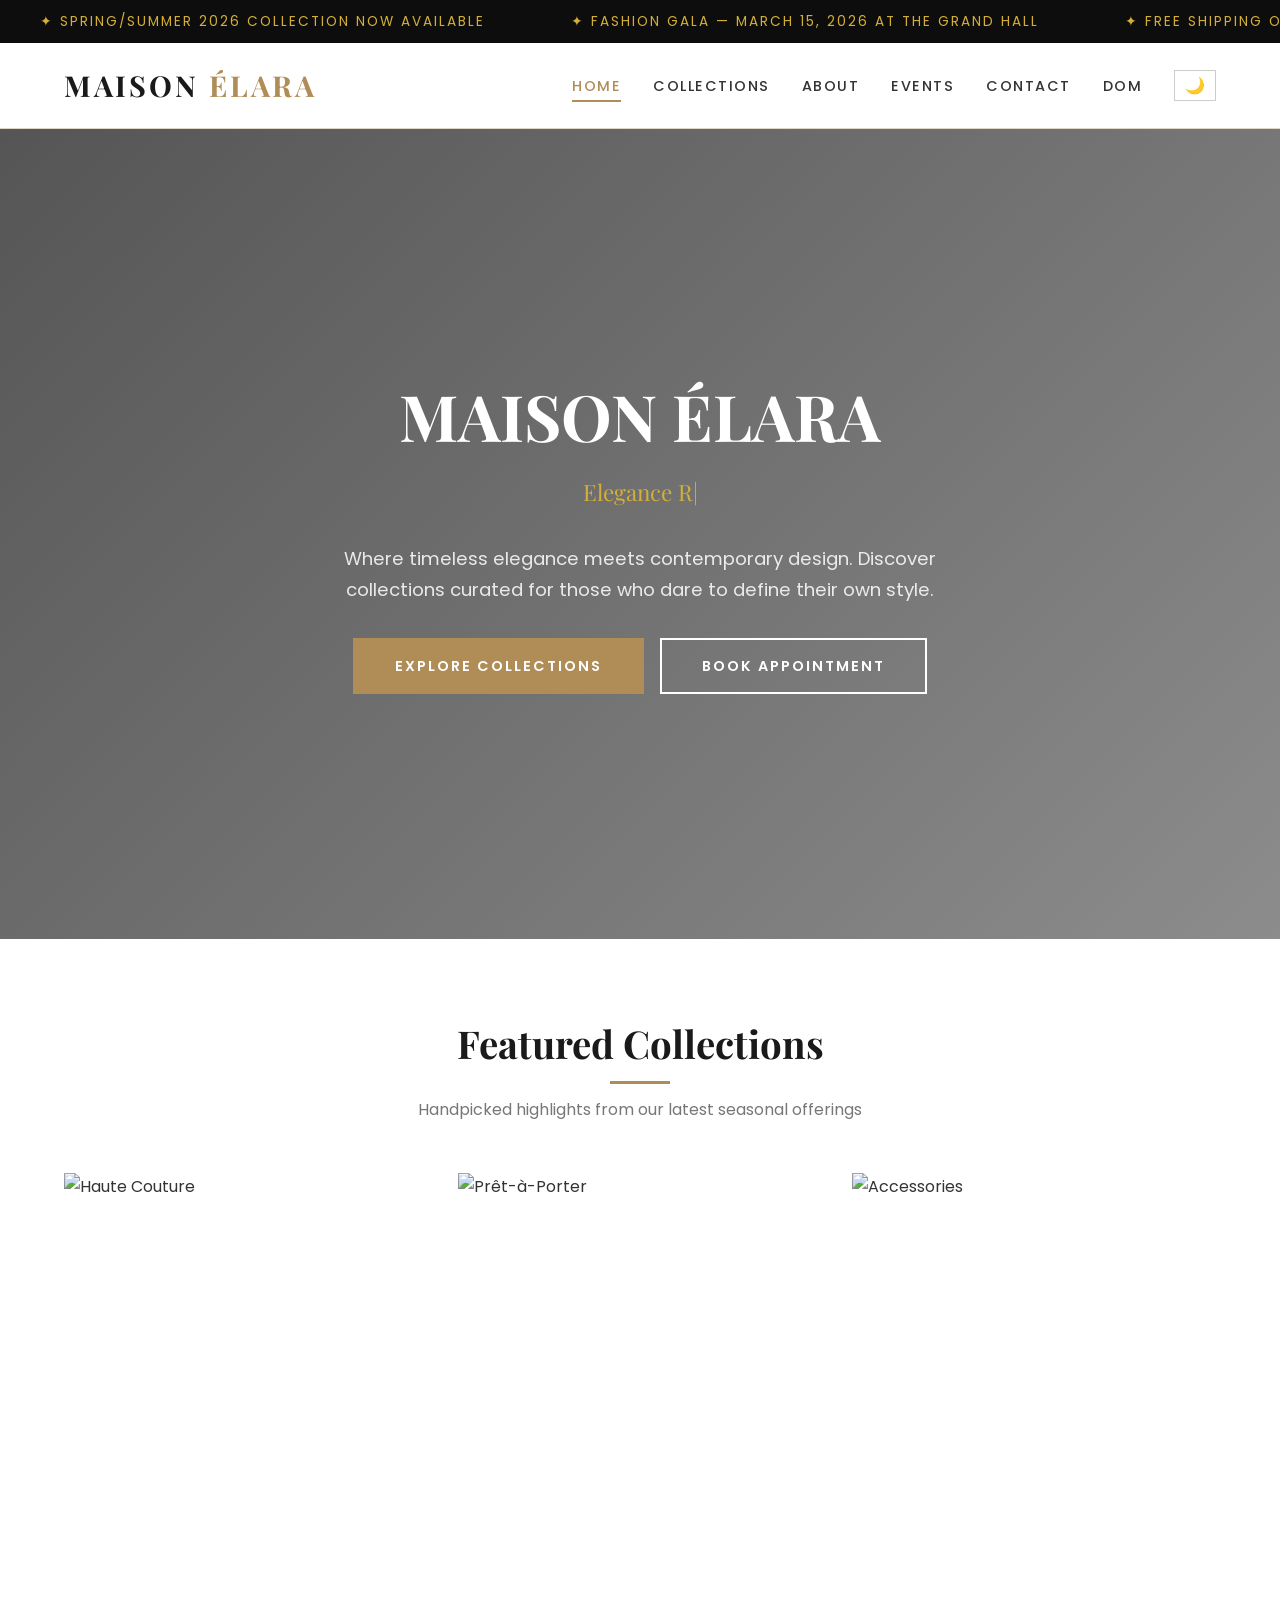
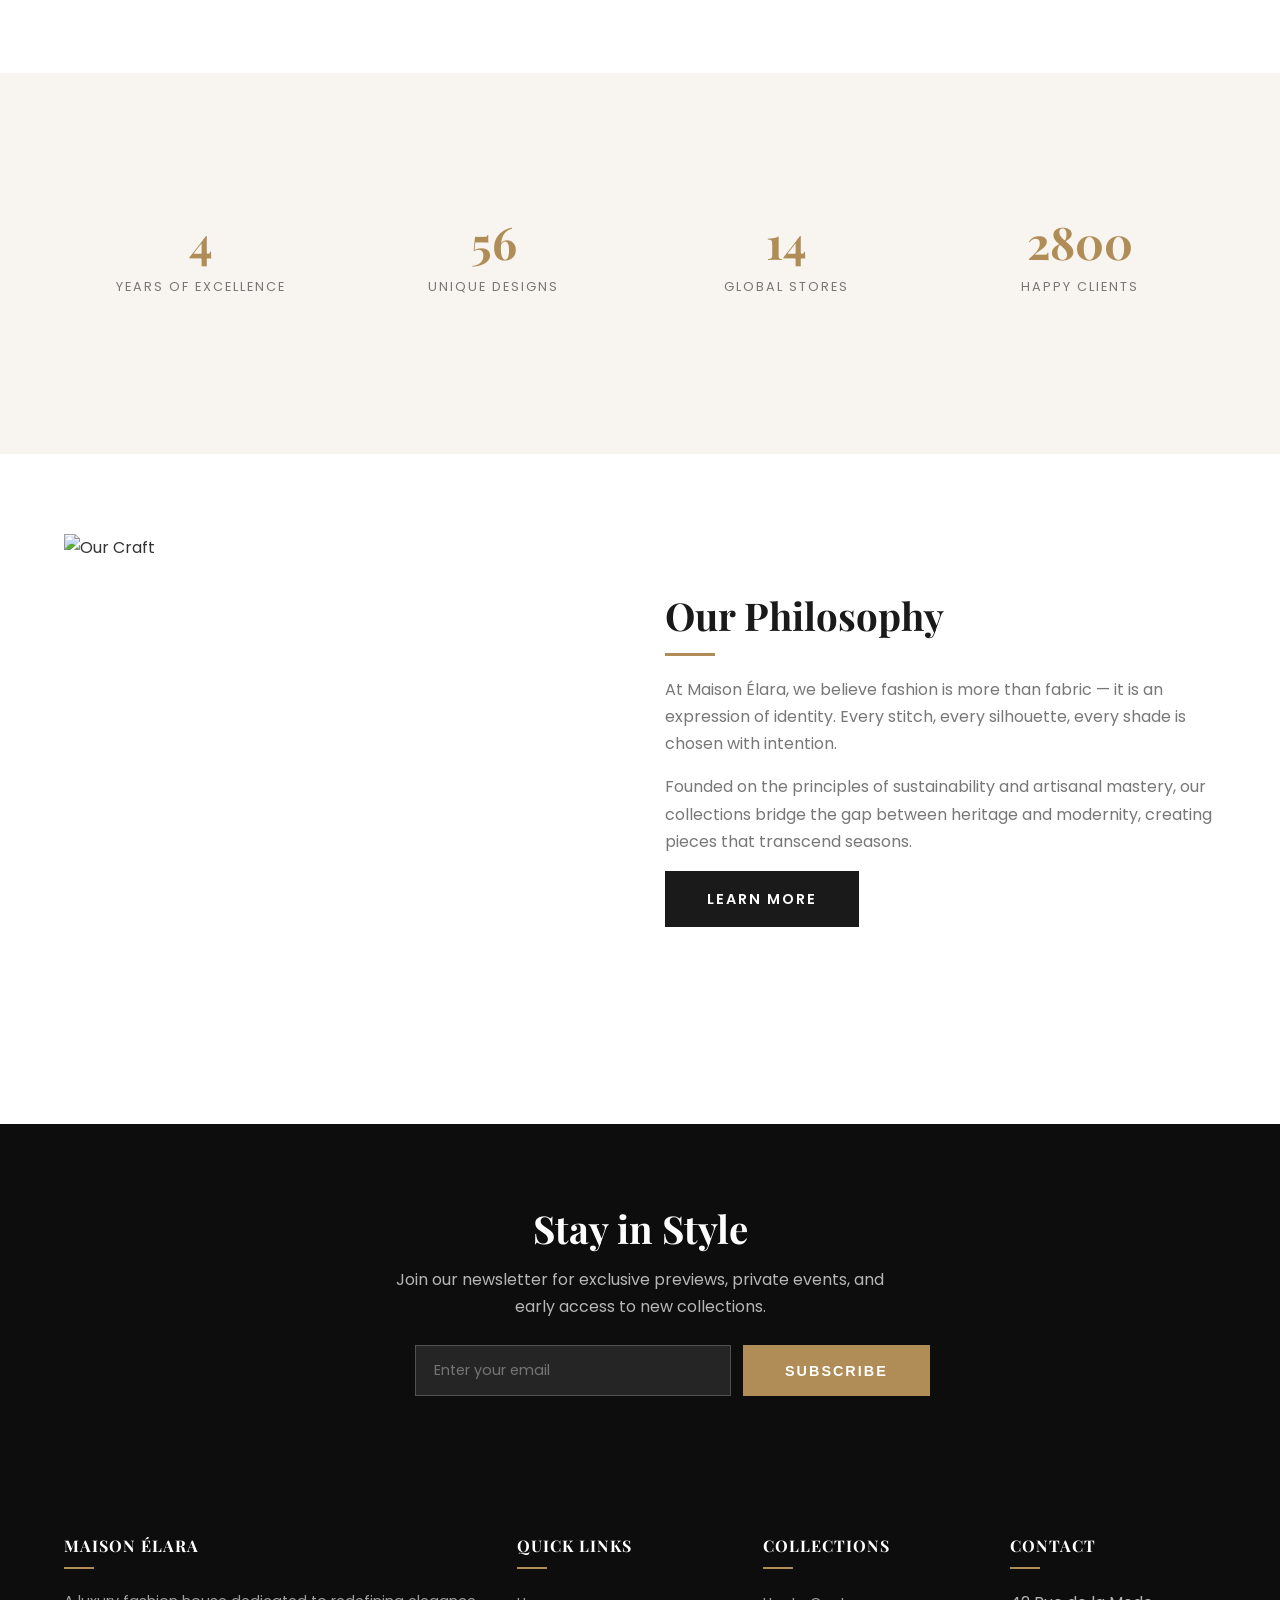
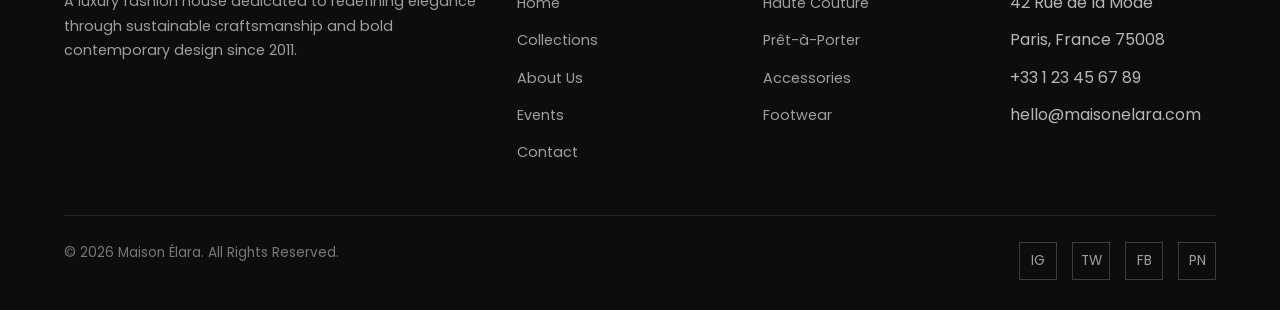
==== index.html @ 5d4a1395 "Initial commit" ====
<!doctype html>
<html lang="en">
  <head>
    <meta charset="UTF-8" />
    <meta name="viewport" content="width=device-width, initial-scale=1.0" />
    <title>MAISON ÉLARA — Luxury Fashion House</title>

    <!-- Google Fonts -->
    <link
      href="https://fonts.googleapis.com/css2?family=Playfair+Display:wght@400;700&family=Poppins:wght@300;400;500;600;700&display=swap"
      rel="stylesheet"
    />

    <!-- External CSS -->
    <link rel="stylesheet" href="styles.css" />
  </head>
  <body>
    <!-- ======== MARQUEE BAR ======== -->
    <div class="marquee-bar">
      <div class="marquee-content">
        <span>✦ Spring/Summer 2026 Collection Now Available</span>
        <span>✦ Fashion Gala — March 15, 2026 at The Grand Hall</span>
        <span>✦ Free Shipping on Orders Over $250</span>
        <span>✦ Book Your Private Styling Session Today</span>
        <span>✦ Live Clock: <span id="live-clock"></span></span>
        <span>✦ Spring/Summer 2026 Collection Now Available</span>
        <span>✦ Fashion Gala — March 15, 2026 at The Grand Hall</span>
        <span>✦ Free Shipping on Orders Over $250</span>
        <span>✦ Book Your Private Styling Session Today</span>
        <span>✦ Live Clock: <span id="live-clock-2"></span></span>
      </div>
    </div>

    <!-- ======== NAVIGATION ======== -->
    <nav class="top-nav">
      <div class="container nav-wrapper">
        <a href="index.html" class="logo">Maison <em>Élara</em></a>
        <ul class="nav-links">
          <li><a href="index.html" class="active">Home</a></li>
          <li><a href="products.html">Collections</a></li>
          <li><a href="about.html">About</a></li>
          <li><a href="events.html">Events</a></li>
          <li><a href="contact.html">Contact</a></li>
          <li><a href="dom-structure.html">DOM</a></li>
          <li>
            <button
              id="dark-mode-toggle"
              title="Toggle dark mode"
              style="
                background: none;
                border: 1px solid #ccc;
                padding: 5px 10px;
                cursor: pointer;
                font-size: 1rem;
              "
            >
              🌙
            </button>
          </li>
        </ul>
        <button class="hamburger" aria-label="Toggle navigation">
          <span></span>
          <span></span>
          <span></span>
        </button>
      </div>
    </nav>

    <!-- ======== HERO SECTION ======== -->
    <section class="hero">
      <div class="hero-content">
        <h1>MAISON ÉLARA</h1>
        <div class="typewriter-text"></div>
        <p>
          Where timeless elegance meets contemporary design. Discover
          collections curated for those who dare to define their own style.
        </p>
        <div class="hero-buttons">
          <a href="products.html" class="btn btn-primary"
            >Explore Collections</a
          >
          <a href="contact.html" class="btn btn-outline">Book Appointment</a>
        </div>
      </div>
    </section>

    <!-- ======== FEATURED COLLECTIONS ======== -->
    <section class="section">
      <div class="container">
        <div class="section-header reveal">
          <h2>Featured Collections</h2>
          <p>Handpicked highlights from our latest seasonal offerings</p>
        </div>
        <div class="featured-grid">
          <div class="featured-card reveal">
            <img
              src="https://images.unsplash.com/photo-1509631179647-0177331693ae?w=600"
              alt="Haute Couture"
            />
            <div class="overlay">
              <h3>Haute Couture</h3>
              <p>Exquisite craftsmanship for the extraordinary</p>
            </div>
          </div>
          <div class="featured-card reveal">
            <img
              src="https://images.unsplash.com/photo-1558171813-4c088753af8f?w=600"
              alt="Prêt-à-Porter"
            />
            <div class="overlay">
              <h3>Prêt-à-Porter</h3>
              <p>Ready-to-wear luxury for every day</p>
            </div>
          </div>
          <div class="featured-card reveal">
            <img
              src="https://images.unsplash.com/photo-1548036328-c9fa89d128fa?w=600"
              alt="Accessories"
            />
            <div class="overlay">
              <h3>Accessories</h3>
              <p>The finishing touch of sophistication</p>
            </div>
          </div>
        </div>
      </div>
    </section>

    <!-- ======== STATS SECTION ======== -->
    <section class="section section-light">
      <div class="container">
        <div class="stats-strip reveal">
          <div class="stat-item">
            <h3>
              <span class="counter" data-target="15" data-suffix="+">0</span>
            </h3>
            <p>Years of Excellence</p>
          </div>
          <div class="stat-item">
            <h3>
              <span class="counter" data-target="200" data-suffix="+">0</span>
            </h3>
            <p>Unique Designs</p>
          </div>
          <div class="stat-item">
            <h3>
              <span class="counter" data-target="50" data-suffix="+">0</span>
            </h3>
            <p>Global Stores</p>
          </div>
          <div class="stat-item">
            <h3>
              <span class="counter" data-target="10000" data-suffix="+">0</span>
            </h3>
            <p>Happy Clients</p>
          </div>
        </div>
      </div>
    </section>

    <!-- ======== PHILOSOPHY SECTION ======== -->
    <section class="section">
      <div class="container">
        <div class="story-block reveal">
          <div class="story-image">
            <img
              src="https://images.unsplash.com/photo-1445205170230-053b83016050?w=800"
              alt="Our Craft"
            />
          </div>
          <div class="story-text">
            <h2>Our Philosophy</h2>
            <p>
              At Maison Élara, we believe fashion is more than fabric — it is an
              expression of identity. Every stitch, every silhouette, every
              shade is chosen with intention.
            </p>
            <p>
              Founded on the principles of sustainability and artisanal mastery,
              our collections bridge the gap between heritage and modernity,
              creating pieces that transcend seasons.
            </p>
            <a href="about.html" class="btn btn-dark">Learn More</a>
          </div>
        </div>
      </div>
    </section>

    <!-- ======== NEWSLETTER ======== -->
    <section class="section section-dark">
      <div class="container" style="text-align: center">
        <div class="reveal">
          <h2 style="color: #fff; margin-bottom: 12px">Stay in Style</h2>
          <p
            style="
              color: rgba(255, 255, 255, 0.7);
              max-width: 500px;
              margin: 0 auto 25px;
            "
          >
            Join our newsletter for exclusive previews, private events, and
            early access to new collections.
          </p>
          <form
            onsubmit="
              event.preventDefault();
              showToast('Welcome to Maison Élara!', 'success');
            "
            style="display: flex; gap: 12px; max-width: 450px; margin: 0 auto"
          >
            <input
              type="email"
              placeholder="Enter your email"
              required
              style="
                flex: 1;
                padding: 14px 18px;
                border: 1px solid rgba(255, 255, 255, 0.2);
                background: rgba(255, 255, 255, 0.1);
                color: #fff;
                font-family: inherit;
                font-size: 0.9rem;
                outline: none;
              "
            />
            <button type="submit" class="btn btn-primary">Subscribe</button>
          </form>
        </div>
      </div>
    </section>

    <!-- ======== FOOTER ======== -->
    <footer class="site-footer">
      <div class="container">
        <div class="footer-grid">
          <div class="footer-col">
            <h4>Maison Élara</h4>
            <p>
              A luxury fashion house dedicated to redefining elegance through
              sustainable craftsmanship and bold contemporary design since 2011.
            </p>
          </div>
          <div class="footer-col">
            <h4>Quick Links</h4>
            <ul>
              <li><a href="index.html">Home</a></li>
              <li><a href="products.html">Collections</a></li>
              <li><a href="about.html">About Us</a></li>
              <li><a href="events.html">Events</a></li>
              <li><a href="contact.html">Contact</a></li>
            </ul>
          </div>
          <div class="footer-col">
            <h4>Collections</h4>
            <ul>
              <li><a href="products.html">Haute Couture</a></li>
              <li><a href="products.html">Prêt-à-Porter</a></li>
              <li><a href="products.html">Accessories</a></li>
              <li><a href="products.html">Footwear</a></li>
            </ul>
          </div>
          <div class="footer-col">
            <h4>Contact</h4>
            <ul>
              <li>42 Rue de la Mode</li>
              <li>Paris, France 75008</li>
              <li>+33 1 23 45 67 89</li>
              <li>hello@maisonelara.com</li>
            </ul>
          </div>
        </div>
        <div class="footer-bottom">
          <p>
            &copy; <span id="current-year"></span> Maison Élara. All Rights
            Reserved.
          </p>
          <div class="footer-social">
            <a href="#" title="Instagram">IG</a>
            <a href="#" title="Twitter">TW</a>
            <a href="#" title="Facebook">FB</a>
            <a href="#" title="Pinterest">PN</a>
          </div>
        </div>
      </div>
    </footer>

    <!-- Back to Top -->
    <button class="back-to-top" title="Back to top">&#8679;</button>

    <!-- External JavaScript -->
    <script src="script.js"></script>
  </body>
</html>
---- styles.css ----
/* ============================================
   MAISON ÉLARA — Fashion House
   External CSS Stylesheet
   ============================================ */

/* ---------- CSS Variables / Theme ---------- */
:root {
  --color-primary: #1a1a1a;
  --color-secondary: #b08d57;
  --color-accent: #d4af37;
  --color-light: #f8f5f0;
  --color-white: #ffffff;
  --color-dark: #0d0d0d;
  --color-text: #333333;
  --color-text-light: #777777;
  --color-border: #e0d5c5;
  --font-heading: "Playfair Display", Georgia, serif;
  --font-body: "Poppins", Helvetica, Arial, sans-serif;
  --transition: all 0.3s ease;
  --shadow: 0 4px 20px rgba(0, 0, 0, 0.08);
  --shadow-hover: 0 8px 30px rgba(0, 0, 0, 0.15);
  --max-width: 1200px;
}

/* ---------- Reset & Base ---------- */
*,
*::before,
*::after {
  margin: 0;
  padding: 0;
  box-sizing: border-box;
}

html {
  scroll-behavior: smooth;
  font-size: 16px;
}

body {
  font-family: var(--font-body);
  color: var(--color-text);
  background-color: var(--color-white);
  line-height: 1.7;
  overflow-x: hidden;
}

a {
  text-decoration: none;
  color: inherit;
  transition: var(--transition);
}

ul {
  list-style: none;
}

img {
  max-width: 100%;
  display: block;
}

h1,
h2,
h3,
h4,
h5,
h6 {
  font-family: var(--font-heading);
  font-weight: 700;
  line-height: 1.3;
  color: var(--color-primary);
}

h1 {
  font-size: 3.2rem;
}
h2 {
  font-size: 2.4rem;
}
h3 {
  font-size: 1.6rem;
}
h4 {
  font-size: 1.2rem;
}

p {
  margin-bottom: 1rem;
  color: var(--color-text-light);
}

.container {
  width: 90%;
  max-width: var(--max-width);
  margin: 0 auto;
}

/* ---------- Marquee Bar ---------- */
.marquee-bar {
  background: var(--color-dark);
  color: var(--color-accent);
  padding: 10px 0;
  overflow: hidden;
  white-space: nowrap;
  font-size: 0.85rem;
  letter-spacing: 2px;
  text-transform: uppercase;
  position: relative;
}

.marquee-content {
  display: inline-block;
  animation: marqueeScroll 30s linear infinite;
}

.marquee-content span {
  margin: 0 40px;
}

@keyframes marqueeScroll {
  0% {
    transform: translateX(0);
  }
  100% {
    transform: translateX(-50%);
  }
}

/* ---------- Top Navigation ---------- */
.top-nav {
  background: var(--color-white);
  border-bottom: 1px solid var(--color-border);
  position: sticky;
  top: 0;
  z-index: 1000;
  transition: var(--transition);
}

.top-nav.scrolled {
  box-shadow: 0 2px 20px rgba(0, 0, 0, 0.1);
}

.nav-wrapper {
  display: flex;
  align-items: center;
  justify-content: space-between;
  padding: 18px 0;
}

.logo {
  font-family: var(--font-heading);
  font-size: 1.8rem;
  font-weight: 700;
  color: var(--color-primary);
  letter-spacing: 3px;
  text-transform: uppercase;
}

.logo em {
  color: var(--color-secondary);
  font-style: normal;
}

.nav-links {
  display: flex;
  gap: 32px;
  align-items: center;
}

.nav-links a {
  font-size: 0.9rem;
  font-weight: 500;
  text-transform: uppercase;
  letter-spacing: 1.5px;
  color: var(--color-text);
  position: relative;
  padding: 4px 0;
}

.nav-links a::after {
  content: "";
  position: absolute;
  bottom: -2px;
  left: 0;
  width: 0;
  height: 2px;
  background: var(--color-secondary);
  transition: width 0.3s ease;
}

.nav-links a:hover::after,
.nav-links a.active::after {
  width: 100%;
}

.nav-links a:hover,
.nav-links a.active {
  color: var(--color-secondary);
}

/* Hamburger Menu */
.hamburger {
  display: none;
  flex-direction: column;
  gap: 5px;
  cursor: pointer;
  background: none;
  border: none;
  padding: 5px;
}

.hamburger span {
  width: 28px;
  height: 2px;
  background: var(--color-primary);
  transition: var(--transition);
}

.hamburger.active span:nth-child(1) {
  transform: rotate(45deg) translate(5px, 5px);
}

.hamburger.active span:nth-child(2) {
  opacity: 0;
}

.hamburger.active span:nth-child(3) {
  transform: rotate(-45deg) translate(5px, -5px);
}

/* ---------- Hero Section ---------- */
.hero {
  height: 90vh;
  min-height: 600px;
  background:
    linear-gradient(135deg, rgba(13, 13, 13, 0.7), rgba(26, 26, 26, 0.5)),
    url("https://images.unsplash.com/photo-1558618666-fcd25c85f82e?w=1600")
      center/cover no-repeat;
  display: flex;
  align-items: center;
  justify-content: center;
  text-align: center;
  color: var(--color-white);
  position: relative;
}

.hero-content {
  max-width: 700px;
  padding: 0 20px;
}

.hero-content h1 {
  color: var(--color-white);
  font-size: 4rem;
  margin-bottom: 1rem;
  opacity: 0;
  transform: translateY(30px);
  animation: fadeInUp 1s ease forwards 0.3s;
}

.hero-content p {
  color: rgba(255, 255, 255, 0.85);
  font-size: 1.15rem;
  margin-bottom: 2rem;
  opacity: 0;
  transform: translateY(30px);
  animation: fadeInUp 1s ease forwards 0.6s;
}

.typewriter-text {
  font-family: var(--font-heading);
  font-size: 1.4rem;
  color: var(--color-accent);
  min-height: 2rem;
  margin-bottom: 2rem;
}

.typewriter-cursor {
  animation: blink 0.7s infinite;
}

@keyframes blink {
  0%,
  100% {
    opacity: 1;
  }
  50% {
    opacity: 0;
  }
}

/* Buttons */
.btn {
  display: inline-block;
  padding: 14px 40px;
  font-size: 0.9rem;
  font-weight: 600;
  text-transform: uppercase;
  letter-spacing: 2px;
  border-radius: 0;
  cursor: pointer;
  transition: var(--transition);
  border: 2px solid transparent;
}

.btn-primary {
  background: var(--color-secondary);
  color: var(--color-white);
  border-color: var(--color-secondary);
}

.btn-primary:hover {
  background: transparent;
  color: var(--color-secondary);
}

.btn-outline {
  background: transparent;
  color: var(--color-white);
  border-color: var(--color-white);
}

.btn-outline:hover {
  background: var(--color-white);
  color: var(--color-primary);
}

.btn-dark {
  background: var(--color-primary);
  color: var(--color-white);
  border-color: var(--color-primary);
}

.btn-dark:hover {
  background: var(--color-secondary);
  border-color: var(--color-secondary);
}

.hero-buttons {
  display: flex;
  gap: 16px;
  justify-content: center;
  opacity: 0;
  transform: translateY(30px);
  animation: fadeInUp 1s ease forwards 0.9s;
}

@keyframes fadeInUp {
  to {
    opacity: 1;
    transform: translateY(0);
  }
}

/* ---------- Section Styling ---------- */
.section {
  padding: 80px 0;
}

.section-light {
  background: var(--color-light);
}

.section-dark {
  background: var(--color-dark);
  color: var(--color-white);
}

.section-header {
  text-align: center;
  margin-bottom: 50px;
}

.section-header h2 {
  margin-bottom: 12px;
  position: relative;
  display: inline-block;
}

.section-header h2::after {
  content: "";
  display: block;
  width: 60px;
  height: 3px;
  background: var(--color-secondary);
  margin: 12px auto 0;
}

.section-header p {
  max-width: 600px;
  margin: 0 auto;
}

/* ---------- Featured Grid (Home) ---------- */
.featured-grid {
  display: grid;
  grid-template-columns: repeat(auto-fit, minmax(300px, 1fr));
  gap: 30px;
}

.featured-card {
  position: relative;
  overflow: hidden;
  height: 420px;
  cursor: pointer;
}

.featured-card img {
  width: 100%;
  height: 100%;
  object-fit: cover;
  transition: transform 0.6s ease;
}

.featured-card:hover img {
  transform: scale(1.08);
}

.featured-card .overlay {
  position: absolute;
  bottom: 0;
  left: 0;
  right: 0;
  padding: 30px;
  background: linear-gradient(transparent, rgba(0, 0, 0, 0.8));
  color: var(--color-white);
  transform: translateY(20px);
  opacity: 0;
  transition: var(--transition);
}

.featured-card:hover .overlay {
  transform: translateY(0);
  opacity: 1;
}

.featured-card .overlay h3 {
  color: var(--color-white);
  margin-bottom: 5px;
}

.featured-card .overlay p {
  color: rgba(255, 255, 255, 0.8);
  font-size: 0.9rem;
}

/* ---------- Stats Strip ---------- */
.stats-strip {
  display: grid;
  grid-template-columns: repeat(4, 1fr);
  gap: 20px;
  text-align: center;
  padding: 60px 0;
}

.stat-item h3 {
  font-size: 2.8rem;
  color: var(--color-secondary);
  margin-bottom: 5px;
}

.stat-item p {
  text-transform: uppercase;
  letter-spacing: 2px;
  font-size: 0.8rem;
  color: var(--color-text-light);
}

/* ---------- Products Page ---------- */
.filter-bar {
  display: flex;
  justify-content: center;
  gap: 12px;
  margin-bottom: 40px;
  flex-wrap: wrap;
}

.filter-btn {
  padding: 10px 24px;
  background: transparent;
  border: 1px solid var(--color-border);
  cursor: pointer;
  font-family: var(--font-body);
  font-size: 0.85rem;
  text-transform: uppercase;
  letter-spacing: 1px;
  transition: var(--transition);
  color: var(--color-text);
}

.filter-btn:hover,
.filter-btn.active {
  background: var(--color-primary);
  color: var(--color-white);
  border-color: var(--color-primary);
}

.products-grid {
  display: grid;
  grid-template-columns: repeat(auto-fill, minmax(280px, 1fr));
  gap: 30px;
}

.product-card {
  background: var(--color-white);
  border: 1px solid var(--color-border);
  overflow: hidden;
  transition: var(--transition);
  opacity: 1;
  transform: scale(1);
}

.product-card.hidden {
  display: none;
}

.product-card:hover {
  box-shadow: var(--shadow-hover);
  transform: translateY(-5px);
}

.product-card .image-wrapper {
  position: relative;
  height: 350px;
  overflow: hidden;
  background: var(--color-light);
}

.product-card .image-wrapper img {
  width: 100%;
  height: 100%;
  object-fit: cover;
  transition: transform 0.5s ease;
}

.product-card:hover .image-wrapper img {
  transform: scale(1.05);
}

.product-card .quick-view {
  position: absolute;
  bottom: -50px;
  left: 0;
  right: 0;
  background: rgba(26, 26, 26, 0.9);
  color: var(--color-white);
  text-align: center;
  padding: 12px;
  font-size: 0.85rem;
  text-transform: uppercase;
  letter-spacing: 1px;
  cursor: pointer;
  transition: bottom 0.3s ease;
}

.product-card:hover .quick-view {
  bottom: 0;
}

.product-info {
  padding: 20px;
  text-align: center;
}

.product-info h4 {
  margin-bottom: 6px;
}

.product-info .category-tag {
  font-size: 0.75rem;
  text-transform: uppercase;
  letter-spacing: 1px;
  color: var(--color-secondary);
  margin-bottom: 8px;
}

.product-info .price {
  font-size: 1.1rem;
  font-weight: 600;
  color: var(--color-primary);
}

/* ---------- About / Board of Trustees ---------- */
.page-banner {
  height: 45vh;
  min-height: 300px;
  display: flex;
  align-items: center;
  justify-content: center;
  text-align: center;
  color: var(--color-white);
  position: relative;
}

.page-banner::before {
  content: "";
  position: absolute;
  inset: 0;
  background: rgba(13, 13, 13, 0.6);
}

.page-banner .banner-text {
  position: relative;
  z-index: 1;
}

.page-banner h1 {
  color: var(--color-white);
  font-size: 3rem;
  margin-bottom: 10px;
}

.page-banner p {
  color: rgba(255, 255, 255, 0.8);
  font-size: 1.1rem;
}

.banner-about {
  background:
    linear-gradient(135deg, rgba(13, 13, 13, 0.65), rgba(26, 26, 26, 0.5)),
    url("https://images.unsplash.com/photo-1441984904996-e0b6ba687e04?w=1600")
      center/cover;
}

.banner-events {
  background:
    linear-gradient(135deg, rgba(13, 13, 13, 0.65), rgba(26, 26, 26, 0.5)),
    url("https://images.unsplash.com/photo-1540575467063-178a50c2df87?w=1600")
      center/cover;
}

.banner-contact {
  background:
    linear-gradient(135deg, rgba(13, 13, 13, 0.65), rgba(26, 26, 26, 0.5)),
    url("https://images.unsplash.com/photo-1497366216548-37526070297c?w=1600")
      center/cover;
}

.banner-products {
  background:
    linear-gradient(135deg, rgba(13, 13, 13, 0.65), rgba(26, 26, 26, 0.5)),
    url("https://images.unsplash.com/photo-1490481651871-ab68de25d43d?w=1600")
      center/cover;
}

.banner-dom {
  background:
    linear-gradient(135deg, rgba(13, 13, 13, 0.65), rgba(26, 26, 26, 0.5)),
    url("https://images.unsplash.com/photo-1542831371-29b0f74f9713?w=1600")
      center/cover;
}

.story-block {
  display: grid;
  grid-template-columns: 1fr 1fr;
  gap: 50px;
  align-items: center;
  margin-bottom: 60px;
}

.story-block .story-image {
  height: 450px;
  overflow: hidden;
}

.story-block .story-image img {
  width: 100%;
  height: 100%;
  object-fit: cover;
}

.story-block .story-text h2 {
  margin-bottom: 20px;
}

.story-block .story-text h2::after {
  content: "";
  display: block;
  width: 50px;
  height: 3px;
  background: var(--color-secondary);
  margin-top: 12px;
}

.trustees-grid {
  display: grid;
  grid-template-columns: repeat(auto-fit, minmax(250px, 1fr));
  gap: 30px;
}

.trustee-card {
  text-align: center;
  padding: 30px 20px;
  background: var(--color-white);
  border: 1px solid var(--color-border);
  transition: var(--transition);
  position: relative;
  overflow: hidden;
}

.trustee-card:hover {
  box-shadow: var(--shadow-hover);
  transform: translateY(-8px);
}

.trustee-card .photo-frame {
  width: 180px;
  height: 180px;
  border-radius: 50%;
  overflow: hidden;
  margin: 0 auto 20px;
  border: 4px solid var(--color-border);
  transition: var(--transition);
}

.trustee-card:hover .photo-frame {
  border-color: var(--color-secondary);
}

.trustee-card .photo-frame img {
  width: 100%;
  height: 100%;
  object-fit: cover;
}

.trustee-card h4 {
  margin-bottom: 5px;
}

.trustee-card .role {
  color: var(--color-secondary);
  font-size: 0.85rem;
  text-transform: uppercase;
  letter-spacing: 1px;
  margin-bottom: 10px;
}

.trustee-card .bio {
  font-size: 0.9rem;
  color: var(--color-text-light);
}

.trustee-card .social-links {
  display: flex;
  gap: 12px;
  justify-content: center;
  margin-top: 15px;
}

.trustee-card .social-links a {
  width: 36px;
  height: 36px;
  border-radius: 50%;
  border: 1px solid var(--color-border);
  display: flex;
  align-items: center;
  justify-content: center;
  font-size: 0.85rem;
  transition: var(--transition);
}

.trustee-card .social-links a:hover {
  background: var(--color-secondary);
  color: var(--color-white);
  border-color: var(--color-secondary);
}

/* ---------- Events Page ---------- */
.events-timeline {
  position: relative;
  max-width: 900px;
  margin: 0 auto;
}

.events-timeline::before {
  content: "";
  position: absolute;
  left: 50%;
  top: 0;
  bottom: 0;
  width: 2px;
  background: var(--color-border);
  transform: translateX(-50%);
}

.event-item {
  display: flex;
  margin-bottom: 40px;
  position: relative;
}

.event-item:nth-child(odd) {
  flex-direction: row;
}

.event-item:nth-child(even) {
  flex-direction: row-reverse;
}

.event-date-badge {
  position: absolute;
  left: 50%;
  transform: translateX(-50%);
  width: 70px;
  height: 70px;
  border-radius: 50%;
  background: var(--color-secondary);
  color: var(--color-white);
  display: flex;
  flex-direction: column;
  align-items: center;
  justify-content: center;
  font-size: 0.75rem;
  text-transform: uppercase;
  z-index: 2;
}

.event-date-badge .day {
  font-size: 1.3rem;
  font-weight: 700;
  line-height: 1;
}

.event-content {
  width: 45%;
  background: var(--color-white);
  border: 1px solid var(--color-border);
  padding: 25px;
  transition: var(--transition);
}

.event-content:hover {
  box-shadow: var(--shadow);
}

.event-content h3 {
  margin-bottom: 8px;
}

.event-content .event-meta {
  font-size: 0.85rem;
  color: var(--color-secondary);
  margin-bottom: 10px;
}

.event-content .event-meta span {
  margin-right: 15px;
}

.event-countdown {
  display: flex;
  gap: 12px;
  margin-top: 15px;
}

.countdown-unit {
  text-align: center;
  background: var(--color-light);
  padding: 8px 12px;
  min-width: 55px;
}

.countdown-unit .number {
  font-size: 1.3rem;
  font-weight: 700;
  color: var(--color-primary);
  font-family: var(--font-heading);
}

.countdown-unit .label {
  font-size: 0.65rem;
  text-transform: uppercase;
  letter-spacing: 1px;
  color: var(--color-text-light);
}

/* ---------- Contact / Inquiries ---------- */
.contact-layout {
  display: grid;
  grid-template-columns: 1fr 1.5fr;
  gap: 50px;
}

.contact-info-panel {
  padding: 40px;
  background: var(--color-primary);
  color: var(--color-white);
}

.contact-info-panel h3 {
  color: var(--color-white);
  margin-bottom: 20px;
}

.contact-info-panel h3::after {
  content: "";
  display: block;
  width: 40px;
  height: 3px;
  background: var(--color-secondary);
  margin-top: 10px;
}

.contact-detail {
  display: flex;
  gap: 15px;
  margin-bottom: 25px;
  align-items: flex-start;
}

.contact-detail .icon {
  width: 40px;
  height: 40px;
  border: 1px solid rgba(255, 255, 255, 0.2);
  display: flex;
  align-items: center;
  justify-content: center;
  flex-shrink: 0;
  font-size: 1rem;
}

.contact-detail h4 {
  color: var(--color-white);
  font-size: 0.95rem;
  margin-bottom: 4px;
}

.contact-detail p {
  color: rgba(255, 255, 255, 0.7);
  font-size: 0.9rem;
  margin: 0;
}

.contact-form-panel {
  padding: 40px;
  background: var(--color-white);
  border: 1px solid var(--color-border);
}

.contact-form-panel h3 {
  margin-bottom: 25px;
}

.form-row {
  display: grid;
  grid-template-columns: 1fr 1fr;
  gap: 20px;
}

.form-group {
  margin-bottom: 20px;
}

.form-group label {
  display: block;
  font-size: 0.85rem;
  font-weight: 500;
  text-transform: uppercase;
  letter-spacing: 1px;
  margin-bottom: 8px;
  color: var(--color-text);
}

.form-group input,
.form-group select,
.form-group textarea {
  width: 100%;
  padding: 12px 16px;
  border: 1px solid var(--color-border);
  background: var(--color-light);
  font-family: var(--font-body);
  font-size: 0.95rem;
  color: var(--color-text);
  transition: var(--transition);
  outline: none;
}

.form-group input:focus,
.form-group select:focus,
.form-group textarea:focus {
  border-color: var(--color-secondary);
  box-shadow: 0 0 0 3px rgba(176, 141, 87, 0.15);
}

.form-group textarea {
  resize: vertical;
  min-height: 120px;
}

.form-group .error-msg {
  color: #e74c3c;
  font-size: 0.8rem;
  margin-top: 5px;
  display: none;
}

.form-group.has-error input,
.form-group.has-error select,
.form-group.has-error textarea {
  border-color: #e74c3c;
}

.form-group.has-error .error-msg {
  display: block;
}

.form-group.success input,
.form-group.success select,
.form-group.success textarea {
  border-color: #27ae60;
}

/* ---------- DOM Structure Page ---------- */
.dom-tree {
  font-family: "Courier New", monospace;
  padding: 30px;
  background: var(--color-dark);
  color: #a8d8a8;
  border-radius: 8px;
  overflow-x: auto;
  line-height: 1.8;
}

.dom-tree .tag {
  color: #e06c75;
}

.dom-tree .attr {
  color: #d19a66;
}

.dom-tree .text-node {
  color: #98c379;
}

.dom-tree .comment {
  color: #5c6370;
  font-style: italic;
}

.dom-tree details {
  margin-left: 24px;
}

.dom-tree summary {
  cursor: pointer;
  padding: 2px 0;
  transition: color 0.2s;
}

.dom-tree summary:hover {
  color: var(--color-accent);
}

.dom-visual {
  display: flex;
  flex-direction: column;
  align-items: center;
  gap: 10px;
}

.dom-node {
  padding: 10px 24px;
  border: 2px solid var(--color-secondary);
  text-align: center;
  font-weight: 600;
  font-size: 0.9rem;
  background: var(--color-white);
  position: relative;
  transition: var(--transition);
  cursor: pointer;
}

.dom-node:hover {
  background: var(--color-secondary);
  color: var(--color-white);
  transform: scale(1.05);
}

.dom-connector {
  width: 2px;
  height: 20px;
  background: var(--color-border);
}

.dom-children {
  display: flex;
  gap: 15px;
  justify-content: center;
  flex-wrap: wrap;
  position: relative;
}

.dom-children::before {
  content: "";
  position: absolute;
  top: -10px;
  left: 20%;
  right: 20%;
  height: 2px;
  background: var(--color-border);
}

.dom-branch {
  display: flex;
  flex-direction: column;
  align-items: center;
  gap: 8px;
}

.dom-branch .dom-node {
  font-size: 0.8rem;
  padding: 8px 16px;
  border-width: 1px;
}

/* ---------- Footer ---------- */
.site-footer {
  background: var(--color-dark);
  color: rgba(255, 255, 255, 0.7);
  padding: 60px 0 30px;
}

.footer-grid {
  display: grid;
  grid-template-columns: 2fr 1fr 1fr 1fr;
  gap: 40px;
  margin-bottom: 40px;
}

.footer-col h4 {
  color: var(--color-white);
  font-size: 1rem;
  text-transform: uppercase;
  letter-spacing: 1px;
  margin-bottom: 20px;
  position: relative;
}

.footer-col h4::after {
  content: "";
  display: block;
  width: 30px;
  height: 2px;
  background: var(--color-secondary);
  margin-top: 10px;
}

.footer-col p {
  font-size: 0.9rem;
  color: rgba(255, 255, 255, 0.6);
}

.footer-col ul li {
  margin-bottom: 10px;
}

.footer-col ul li a {
  font-size: 0.9rem;
  color: rgba(255, 255, 255, 0.6);
  transition: var(--transition);
}

.footer-col ul li a:hover {
  color: var(--color-secondary);
  padding-left: 5px;
}

.footer-bottom {
  border-top: 1px solid rgba(255, 255, 255, 0.1);
  padding-top: 25px;
  display: flex;
  justify-content: space-between;
  align-items: center;
  font-size: 0.85rem;
}

.footer-bottom .footer-social {
  display: flex;
  gap: 15px;
}

.footer-bottom .footer-social a {
  width: 38px;
  height: 38px;
  border: 1px solid rgba(255, 255, 255, 0.2);
  display: flex;
  align-items: center;
  justify-content: center;
  transition: var(--transition);
  color: rgba(255, 255, 255, 0.6);
}

.footer-bottom .footer-social a:hover {
  background: var(--color-secondary);
  border-color: var(--color-secondary);
  color: var(--color-white);
}

/* ---------- Scroll Reveal Animation ---------- */
.reveal {
  opacity: 0;
  transform: translateY(40px);
  transition:
    opacity 0.8s ease,
    transform 0.8s ease;
}

.reveal.visible {
  opacity: 1;
  transform: translateY(0);
}

/* ---------- Back to Top Button ---------- */
.back-to-top {
  position: fixed;
  bottom: 30px;
  right: 30px;
  width: 46px;
  height: 46px;
  background: var(--color-secondary);
  color: var(--color-white);
  border: none;
  cursor: pointer;
  font-size: 1.2rem;
  display: none;
  align-items: center;
  justify-content: center;
  z-index: 999;
  transition: var(--transition);
}

.back-to-top.show {
  display: flex;
}

.back-to-top:hover {
  background: var(--color-primary);
}

/* ---------- Modal ---------- */
.modal-overlay {
  position: fixed;
  inset: 0;
  background: rgba(0, 0, 0, 0.7);
  z-index: 2000;
  display: none;
  align-items: center;
  justify-content: center;
}

.modal-overlay.active {
  display: flex;
}

.modal-content {
  background: var(--color-white);
  padding: 40px;
  max-width: 500px;
  width: 90%;
  position: relative;
  animation: modalIn 0.3s ease;
}

@keyframes modalIn {
  from {
    transform: scale(0.9);
    opacity: 0;
  }
  to {
    transform: scale(1);
    opacity: 1;
  }
}

.modal-close {
  position: absolute;
  top: 15px;
  right: 20px;
  font-size: 1.5rem;
  cursor: pointer;
  background: none;
  border: none;
  color: var(--color-text);
  transition: var(--transition);
}

.modal-close:hover {
  color: var(--color-secondary);
}

/* ---------- Toast Notifications ---------- */
.toast {
  position: fixed;
  bottom: 30px;
  left: 50%;
  transform: translateX(-50%) translateY(100px);
  background: var(--color-primary);
  color: var(--color-white);
  padding: 16px 30px;
  font-size: 0.9rem;
  z-index: 3000;
  transition: transform 0.4s ease;
  white-space: nowrap;
}

.toast.show {
  transform: translateX(-50%) translateY(0);
}

.toast.success {
  background: #27ae60;
}

.toast.error {
  background: #e74c3c;
}

/* ---------- Responsive Design ---------- */
@media (max-width: 992px) {
  h1 {
    font-size: 2.4rem;
  }
  h2 {
    font-size: 1.8rem;
  }

  .hero {
    height: 70vh;
  }
  .hero-content h1 {
    font-size: 2.8rem;
  }

  .story-block {
    grid-template-columns: 1fr;
    gap: 30px;
  }

  .story-block .story-image {
    height: 300px;
  }

  .footer-grid {
    grid-template-columns: 1fr 1fr;
  }

  .stats-strip {
    grid-template-columns: repeat(2, 1fr);
  }

  .contact-layout {
    grid-template-columns: 1fr;
  }

  .events-timeline::before {
    display: none;
  }

  .event-item,
  .event-item:nth-child(even) {
    flex-direction: column;
    align-items: flex-start;
  }

  .event-date-badge {
    position: static;
    transform: none;
    margin-bottom: 15px;
  }

  .event-content {
    width: 100%;
  }
}

@media (max-width: 768px) {
  .nav-links {
    position: fixed;
    top: 0;
    right: -100%;
    width: 280px;
    height: 100vh;
    background: var(--color-white);
    flex-direction: column;
    padding: 80px 30px 30px;
    gap: 20px;
    box-shadow: -5px 0 20px rgba(0, 0, 0, 0.1);
    transition: right 0.3s ease;
    z-index: 999;
  }

  .nav-links.open {
    right: 0;
  }

  .hamburger {
    display: flex;
    z-index: 1000;
  }

  .hero-content h1 {
    font-size: 2.2rem;
  }

  .hero-buttons {
    flex-direction: column;
    align-items: center;
  }

  .page-banner h1 {
    font-size: 2rem;
  }

  .form-row {
    grid-template-columns: 1fr;
  }

  .footer-grid {
    grid-template-columns: 1fr;
  }

  .footer-bottom {
    flex-direction: column;
    gap: 15px;
    text-align: center;
  }

  .trustees-grid {
    grid-template-columns: 1fr;
  }
}
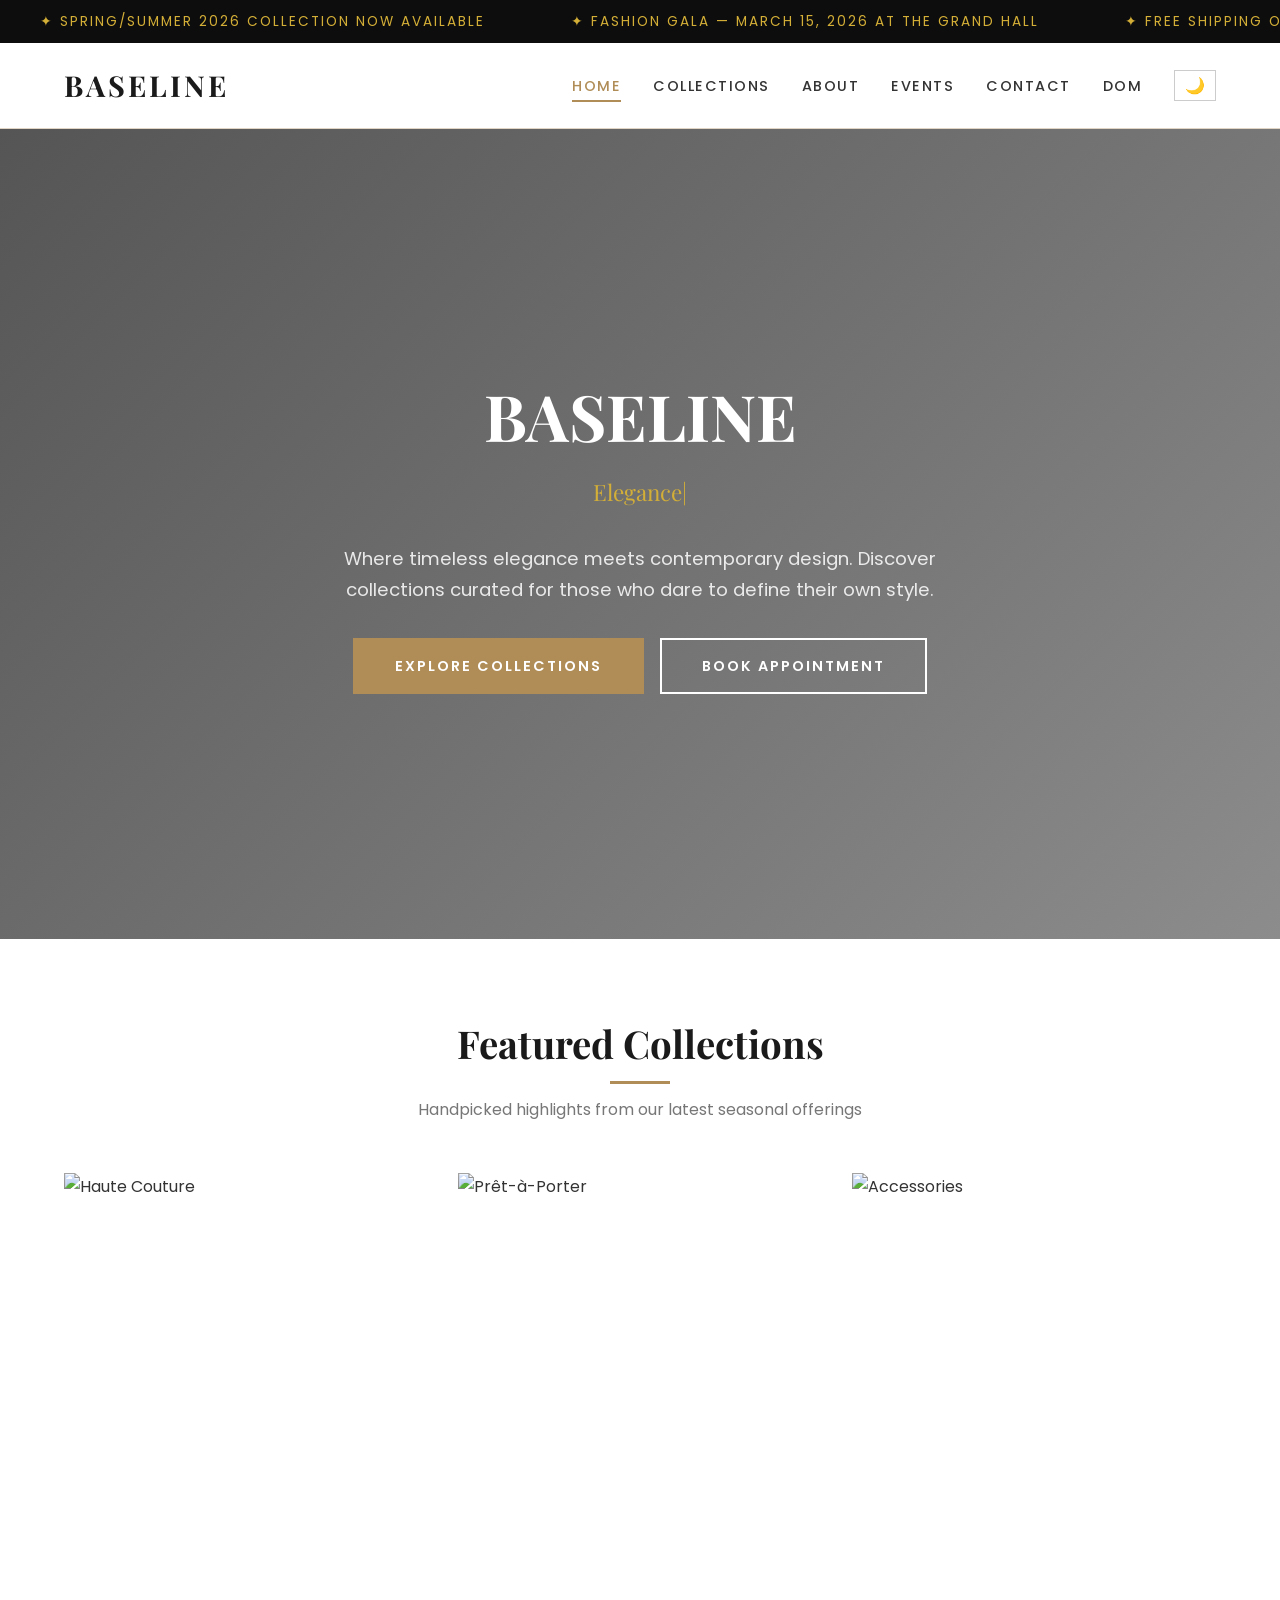
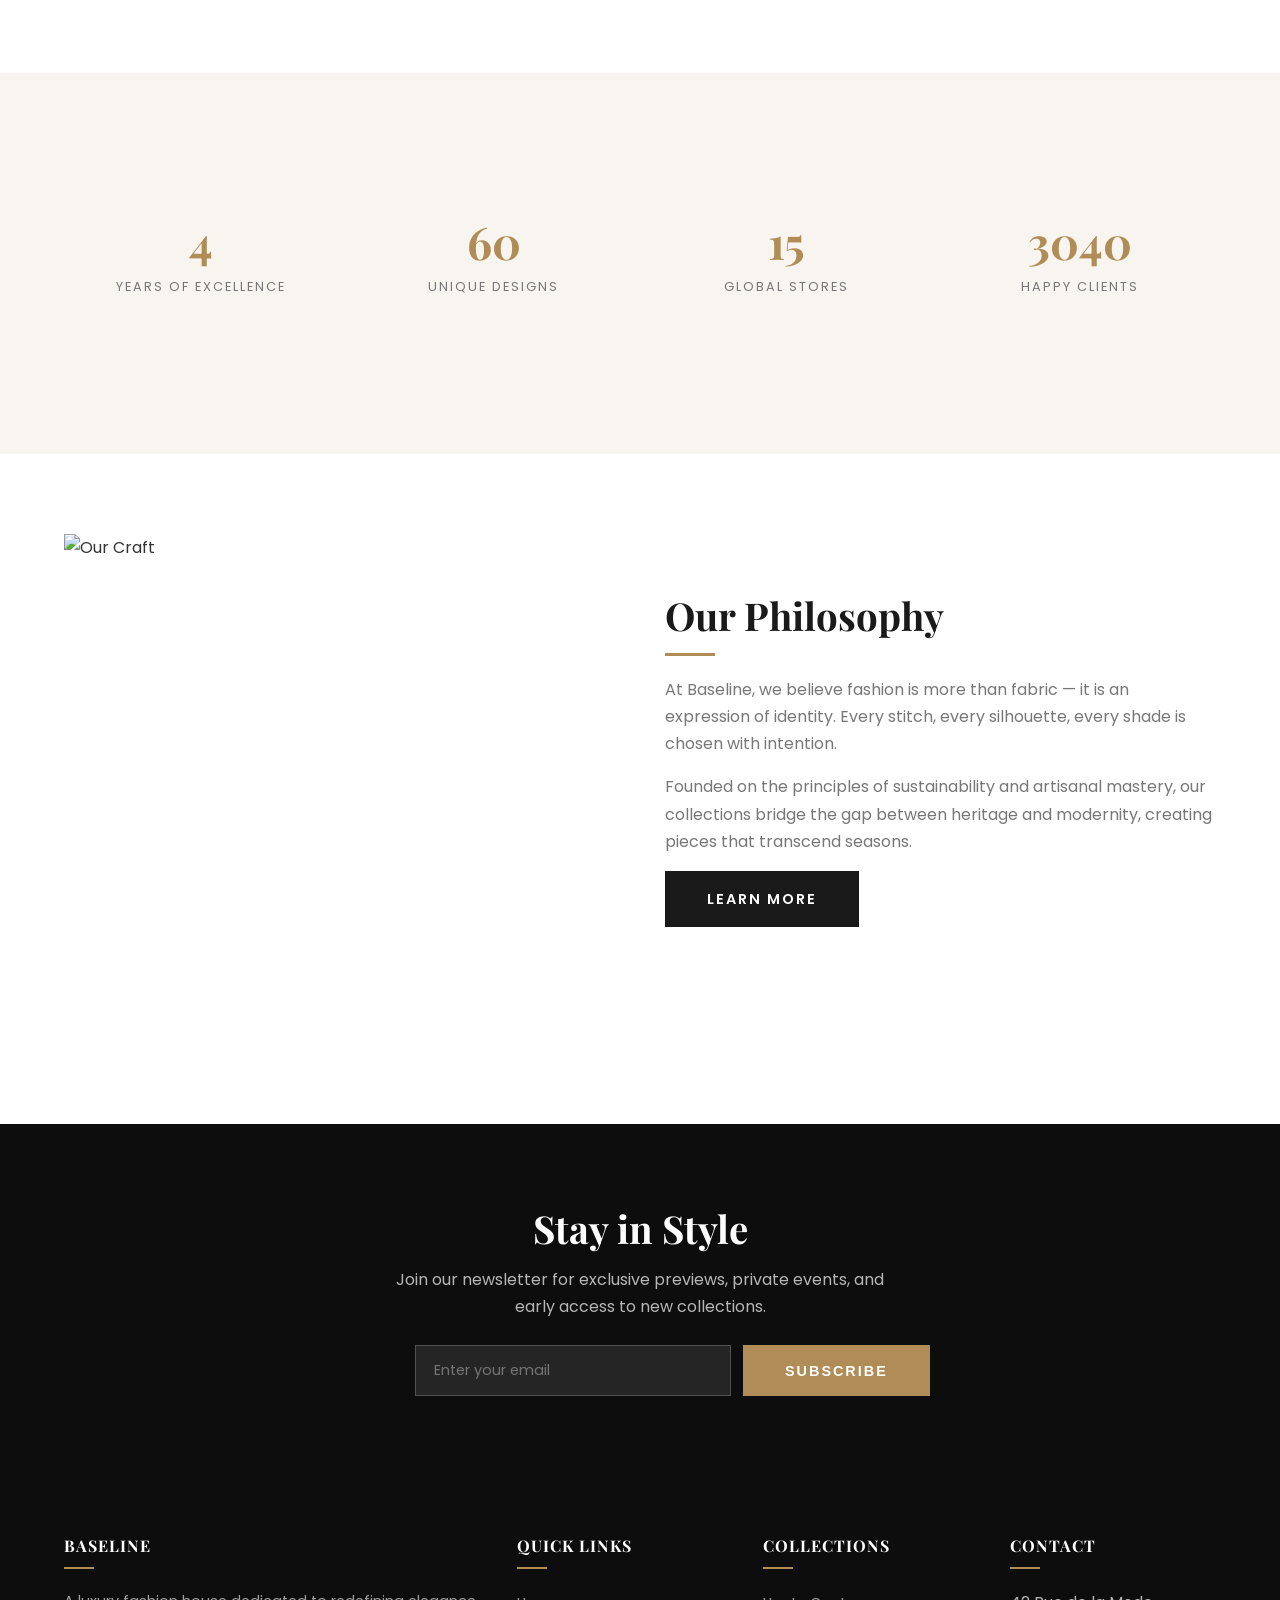
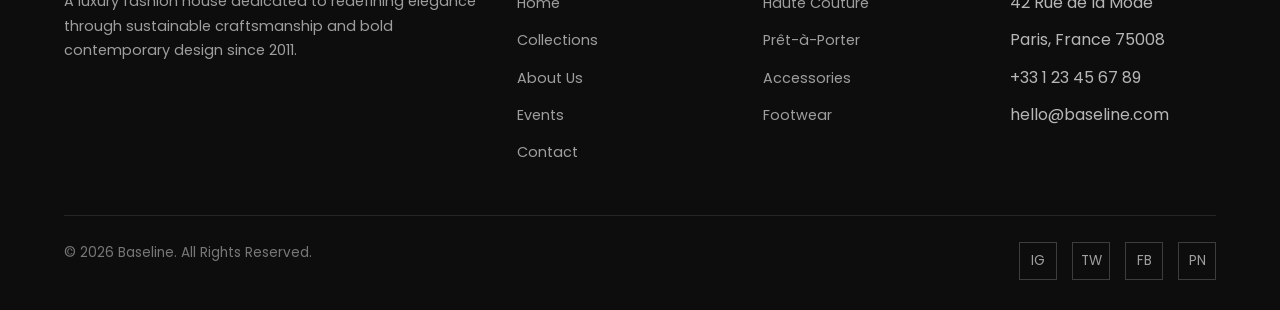
==== commit 9295be41: "Rename project to Baseline" ====
--- a/index.html
+++ b/index.html
@@ -3,7 +3,7 @@
   <head>
     <meta charset="UTF-8" />
     <meta name="viewport" content="width=device-width, initial-scale=1.0" />
-    <title>MAISON ÉLARA — Luxury Fashion House</title>
+    <title>BASELINE — Luxury Fashion House</title>
 
     <!-- Google Fonts -->
     <link
@@ -34,7 +34,7 @@
     <!-- ======== NAVIGATION ======== -->
     <nav class="top-nav">
       <div class="container nav-wrapper">
-        <a href="index.html" class="logo">Maison <em>Élara</em></a>
+        <a href="index.html" class="logo">Baseline</a>
         <ul class="nav-links">
           <li><a href="index.html" class="active">Home</a></li>
           <li><a href="products.html">Collections</a></li>
@@ -69,7 +69,7 @@
     <!-- ======== HERO SECTION ======== -->
     <section class="hero">
       <div class="hero-content">
-        <h1>MAISON ÉLARA</h1>
+        <h1>BASELINE</h1>
         <div class="typewriter-text"></div>
         <p>
           Where timeless elegance meets contemporary design. Discover
@@ -171,7 +171,7 @@
           <div class="story-text">
             <h2>Our Philosophy</h2>
             <p>
-              At Maison Élara, we believe fashion is more than fabric — it is an
+              At Baseline, we believe fashion is more than fabric — it is an
               expression of identity. Every stitch, every silhouette, every
               shade is chosen with intention.
             </p>
@@ -204,7 +204,7 @@
           <form
             onsubmit="
               event.preventDefault();
-              showToast('Welcome to Maison Élara!', 'success');
+              showToast('Welcome to Baseline!', 'success');
             "
             style="display: flex; gap: 12px; max-width: 450px; margin: 0 auto"
           >
@@ -234,7 +234,7 @@
       <div class="container">
         <div class="footer-grid">
           <div class="footer-col">
-            <h4>Maison Élara</h4>
+            <h4>Baseline</h4>
             <p>
               A luxury fashion house dedicated to redefining elegance through
               sustainable craftsmanship and bold contemporary design since 2011.
@@ -265,13 +265,13 @@
               <li>42 Rue de la Mode</li>
               <li>Paris, France 75008</li>
               <li>+33 1 23 45 67 89</li>
-              <li>hello@maisonelara.com</li>
+              <li>hello@baseline.com</li>
             </ul>
           </div>
         </div>
         <div class="footer-bottom">
           <p>
-            &copy; <span id="current-year"></span> Maison Élara. All Rights
+            &copy; <span id="current-year"></span> Baseline. All Rights
             Reserved.
           </p>
           <div class="footer-social">
--- a/styles.css
+++ b/styles.css
@@ -1,5 +1,5 @@
 /* ============================================
-   MAISON ÉLARA — Fashion House
+   BASELINE — Fashion House
    External CSS Stylesheet
    ============================================ */
 
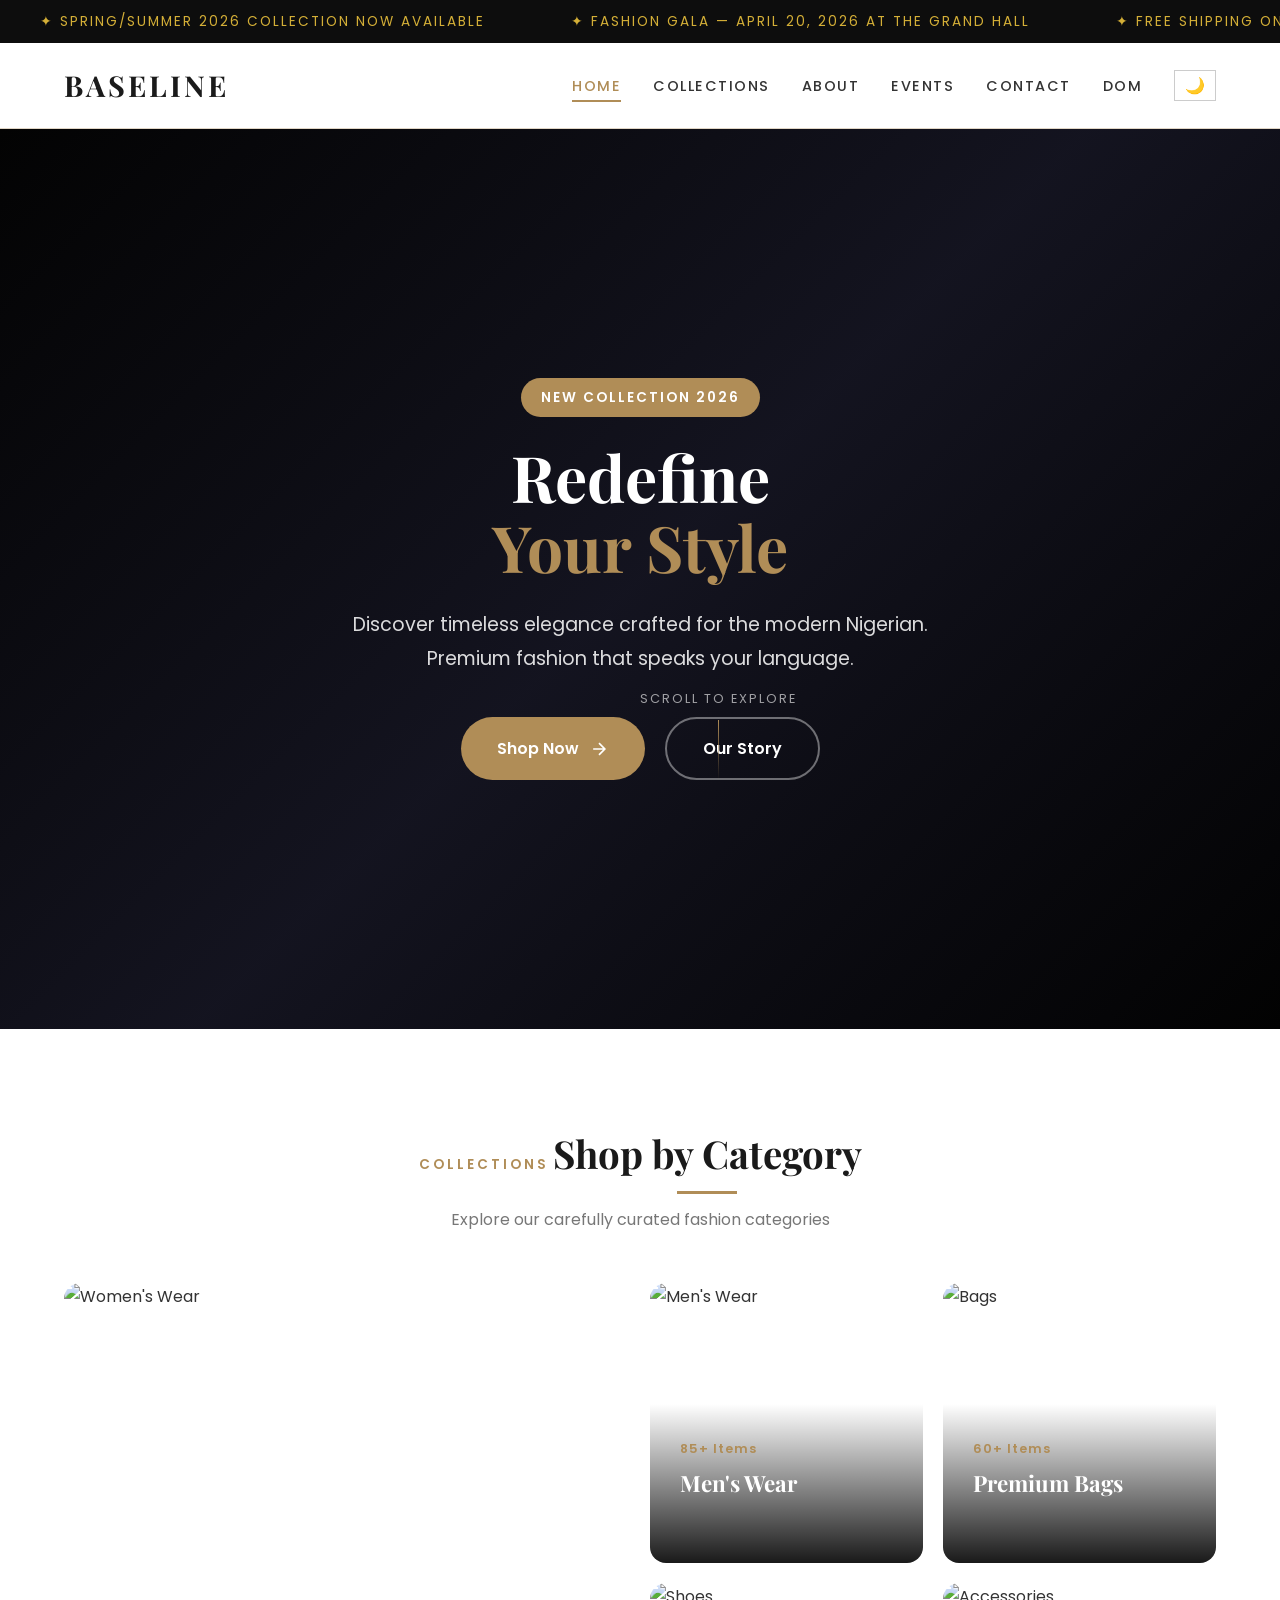
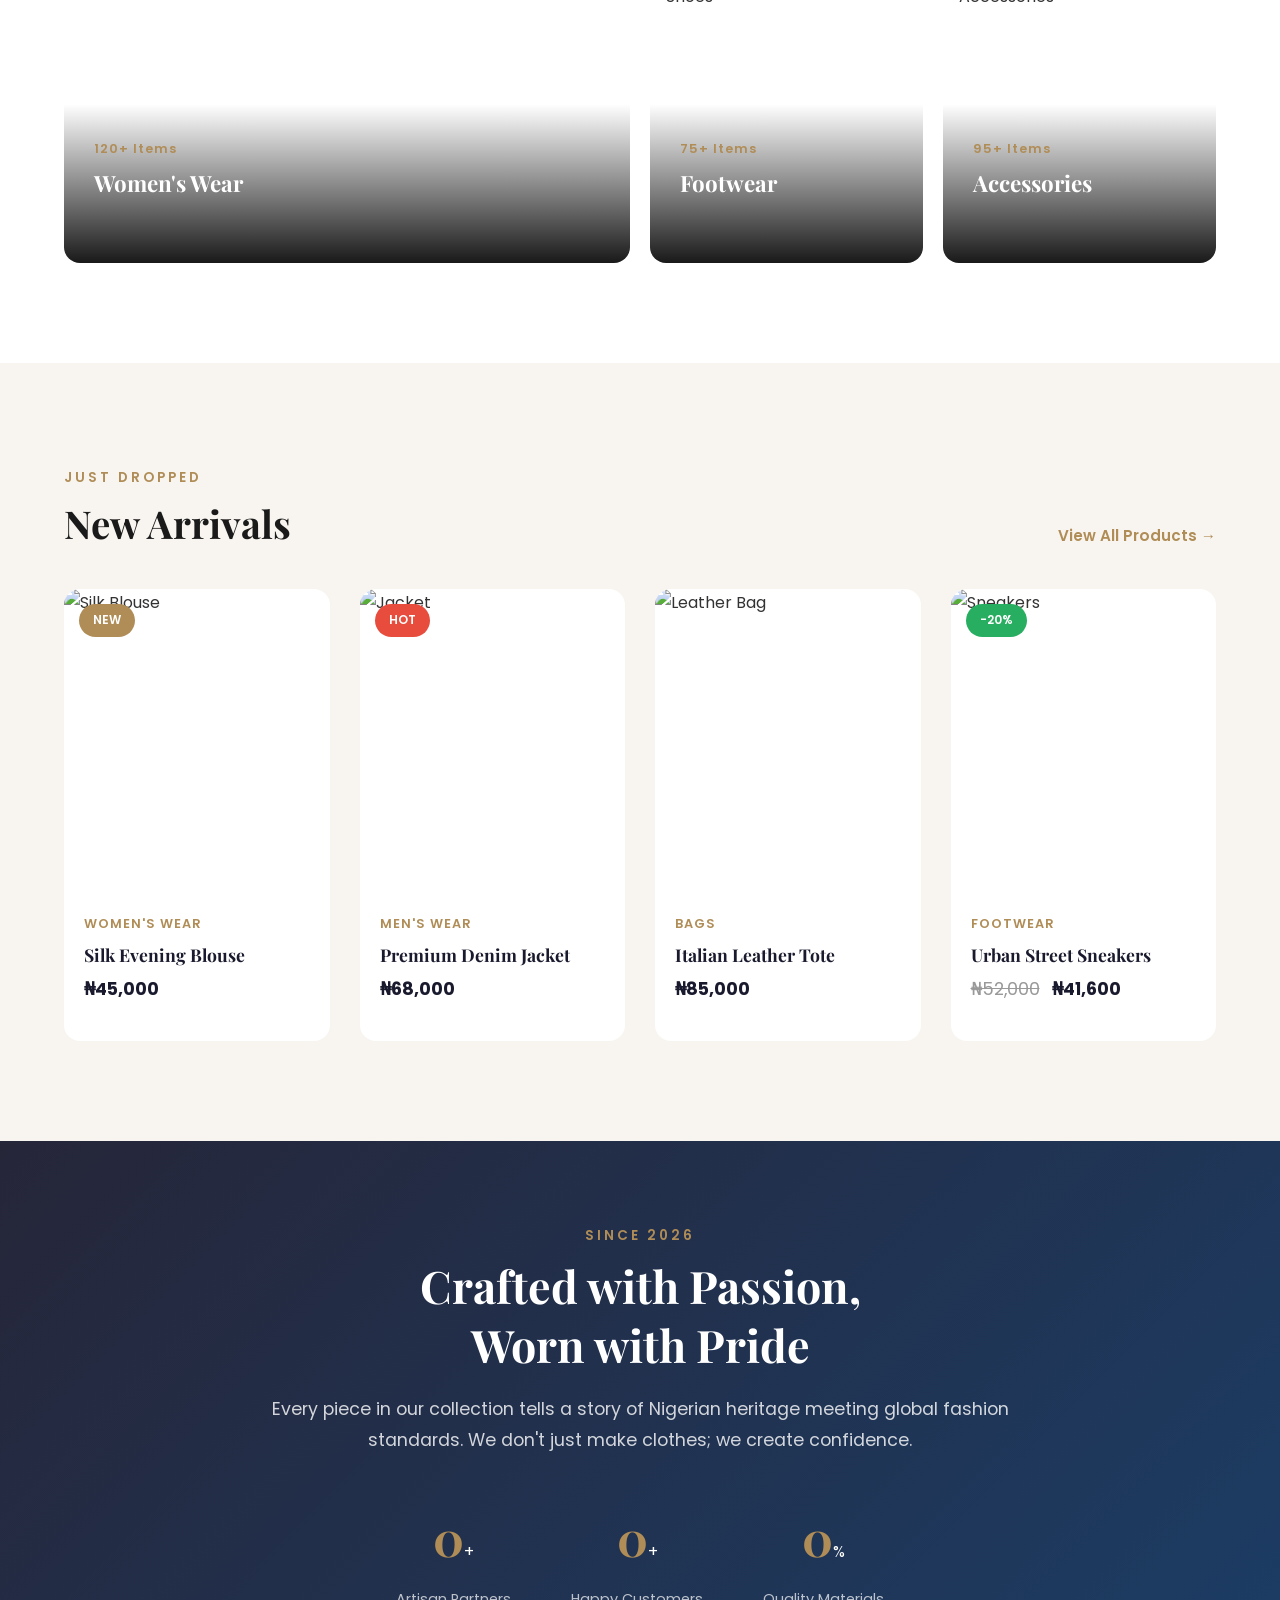
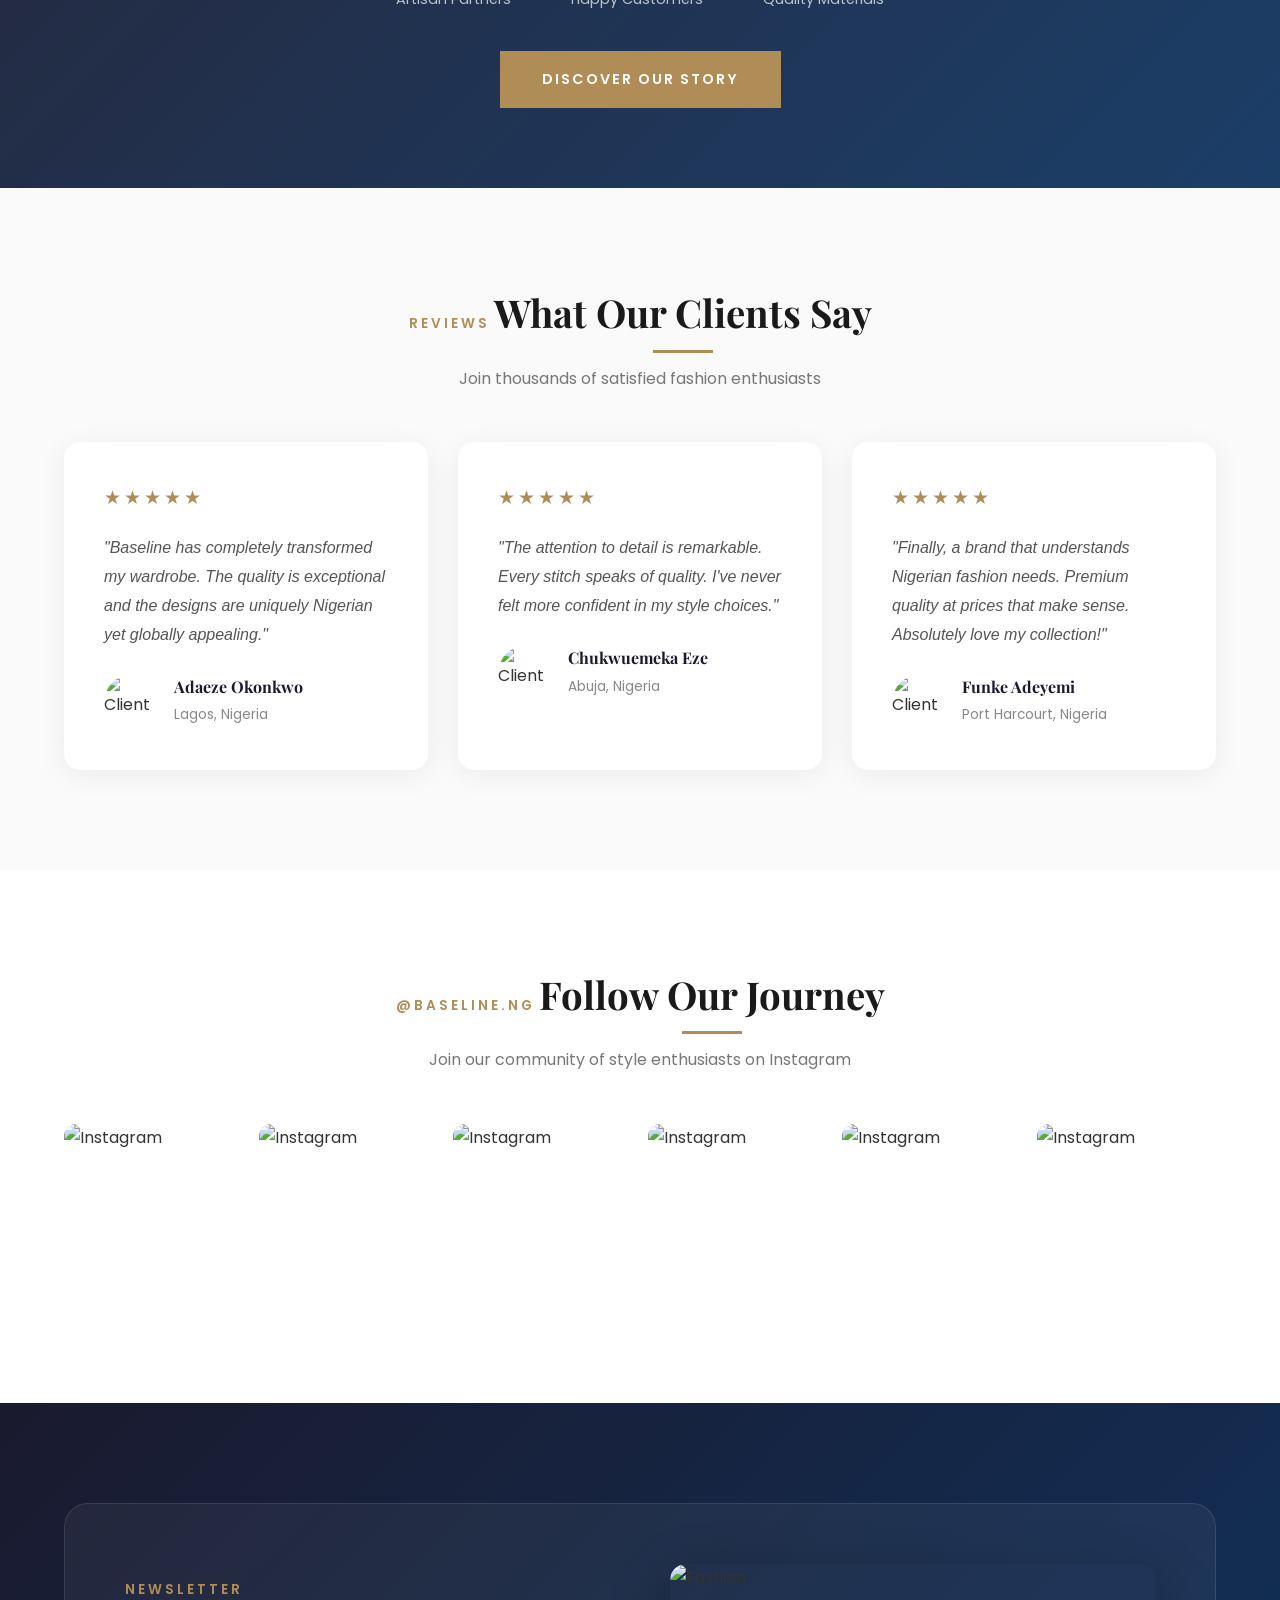
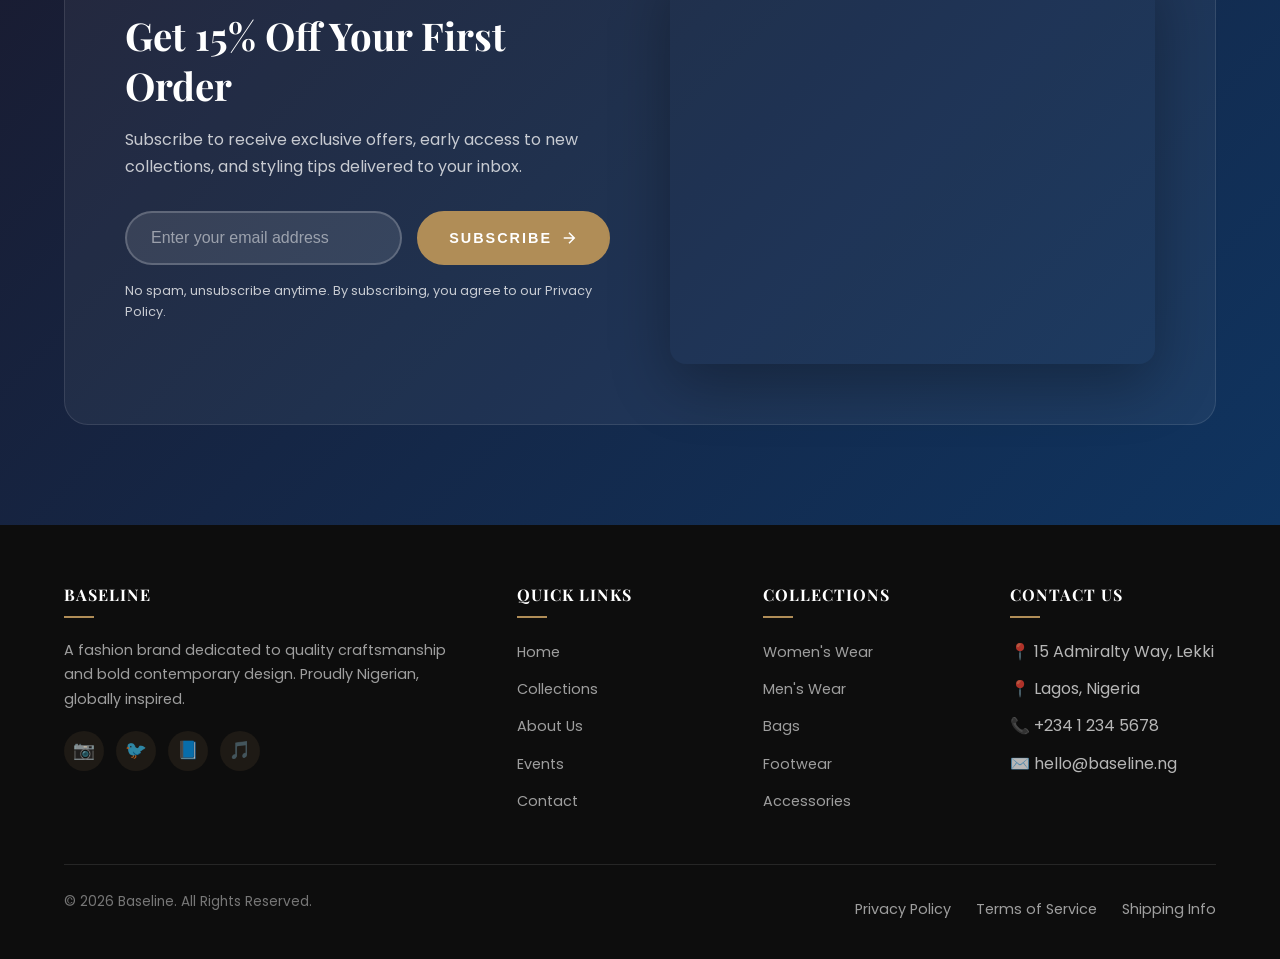
==== commit c484f433: "Update website with DOM docs and index redesign" ====
--- a/index.html
+++ b/index.html
@@ -19,13 +19,13 @@
     <div class="marquee-bar">
       <div class="marquee-content">
         <span>✦ Spring/Summer 2026 Collection Now Available</span>
-        <span>✦ Fashion Gala — March 15, 2026 at The Grand Hall</span>
-        <span>✦ Free Shipping on Orders Over $250</span>
+        <span>✦ Fashion Gala — April 20, 2026 at The Grand Hall</span>
+        <span>✦ Free Shipping on Orders Over ₦50,000</span>
         <span>✦ Book Your Private Styling Session Today</span>
         <span>✦ Live Clock: <span id="live-clock"></span></span>
         <span>✦ Spring/Summer 2026 Collection Now Available</span>
-        <span>✦ Fashion Gala — March 15, 2026 at The Grand Hall</span>
-        <span>✦ Free Shipping on Orders Over $250</span>
+        <span>✦ Fashion Gala — April 20, 2026 at The Grand Hall</span>
+        <span>✦ Free Shipping on Orders Over ₦50,000</span>
         <span>✦ Book Your Private Styling Session Today</span>
         <span>✦ Live Clock: <span id="live-clock-2"></span></span>
       </div>
@@ -66,165 +66,413 @@
       </div>
     </nav>
 
-    <!-- ======== HERO SECTION ======== -->
-    <section class="hero">
-      <div class="hero-content">
-        <h1>BASELINE</h1>
-        <div class="typewriter-text"></div>
-        <p>
-          Where timeless elegance meets contemporary design. Discover
-          collections curated for those who dare to define their own style.
+    <!-- ======== HERO SECTION - REDESIGNED ======== -->
+    <section class="hero-redesign">
+      <div class="hero-bg-overlay"></div>
+      <video class="hero-video" autoplay muted loop playsinline>
+        <source
+          src="https://assets.mixkit.co/videos/preview/mixkit-woman-walking-down-a-hall-in-a-fashion-store-44431-large.mp4"
+          type="video/mp4"
+        />
+      </video>
+      <div class="hero-content-wrapper">
+        <div class="hero-badge">New Collection 2026</div>
+        <h1 class="hero-title">
+          <span class="title-line">Redefine</span>
+          <span class="title-line title-accent">Your Style</span>
+        </h1>
+        <p class="hero-subtitle">
+          Discover timeless elegance crafted for the modern Nigerian. Premium
+          fashion that speaks your language.
         </p>
-        <div class="hero-buttons">
-          <a href="products.html" class="btn btn-primary"
-            >Explore Collections</a
-          >
-          <a href="contact.html" class="btn btn-outline">Book Appointment</a>
-        </div>
-      </div>
-    </section>
-
-    <!-- ======== FEATURED COLLECTIONS ======== -->
-    <section class="section">
+        <div class="hero-cta">
+          <a href="products.html" class="btn-hero-primary">
+            <span>Shop Now</span>
+            <svg
+              width="20"
+              height="20"
+              viewBox="0 0 24 24"
+              fill="none"
+              stroke="currentColor"
+              stroke-width="2"
+            >
+              <path d="M5 12h14M12 5l7 7-7 7" />
+            </svg>
+          </a>
+          <a href="about.html" class="btn-hero-secondary">Our Story</a>
+        </div>
+        <div class="hero-scroll-indicator">
+          <span>Scroll to explore</span>
+          <div class="scroll-line"></div>
+        </div>
+      </div>
+    </section>
+
+    <!-- ======== SHOP BY CATEGORY ======== -->
+    <section class="section category-section">
       <div class="container">
         <div class="section-header reveal">
-          <h2>Featured Collections</h2>
-          <p>Handpicked highlights from our latest seasonal offerings</p>
-        </div>
-        <div class="featured-grid">
-          <div class="featured-card reveal">
-            <img
-              src="https://images.unsplash.com/photo-1509631179647-0177331693ae?w=600"
-              alt="Haute Couture"
-            />
-            <div class="overlay">
-              <h3>Haute Couture</h3>
-              <p>Exquisite craftsmanship for the extraordinary</p>
-            </div>
-          </div>
-          <div class="featured-card reveal">
-            <img
-              src="https://images.unsplash.com/photo-1558171813-4c088753af8f?w=600"
-              alt="Prêt-à-Porter"
-            />
-            <div class="overlay">
-              <h3>Prêt-à-Porter</h3>
-              <p>Ready-to-wear luxury for every day</p>
-            </div>
-          </div>
-          <div class="featured-card reveal">
-            <img
-              src="https://images.unsplash.com/photo-1548036328-c9fa89d128fa?w=600"
+          <span class="section-tag">Collections</span>
+          <h2>Shop by Category</h2>
+          <p>Explore our carefully curated fashion categories</p>
+        </div>
+        <div class="category-grid">
+          <a href="products.html" class="category-card category-large reveal">
+            <img
+              src="https://images.unsplash.com/photo-1490481651871-ab68de25d43d?w=800"
+              alt="Women's Wear"
+            />
+            <div class="category-overlay">
+              <span class="category-count">120+ Items</span>
+              <h3>Women's Wear</h3>
+              <span class="category-link">Shop Collection →</span>
+            </div>
+          </a>
+          <a href="products.html" class="category-card reveal">
+            <img
+              src="https://images.unsplash.com/photo-1617137968427-85924c800a22?w=600"
+              alt="Men's Wear"
+            />
+            <div class="category-overlay">
+              <span class="category-count">85+ Items</span>
+              <h3>Men's Wear</h3>
+              <span class="category-link">Shop Collection →</span>
+            </div>
+          </a>
+          <a href="products.html" class="category-card reveal">
+            <img
+              src="https://images.unsplash.com/photo-1584917865442-de89df76afd3?w=600"
+              alt="Bags"
+            />
+            <div class="category-overlay">
+              <span class="category-count">60+ Items</span>
+              <h3>Premium Bags</h3>
+              <span class="category-link">Shop Collection →</span>
+            </div>
+          </a>
+          <a href="products.html" class="category-card reveal">
+            <img
+              src="https://images.unsplash.com/photo-1543163521-1bf539c55dd2?w=600"
+              alt="Shoes"
+            />
+            <div class="category-overlay">
+              <span class="category-count">75+ Items</span>
+              <h3>Footwear</h3>
+              <span class="category-link">Shop Collection →</span>
+            </div>
+          </a>
+          <a href="products.html" class="category-card reveal">
+            <img
+              src="https://images.unsplash.com/photo-1611923134239-b9be5816e5f9?w=600"
               alt="Accessories"
             />
-            <div class="overlay">
+            <div class="category-overlay">
+              <span class="category-count">95+ Items</span>
               <h3>Accessories</h3>
-              <p>The finishing touch of sophistication</p>
-            </div>
-          </div>
-        </div>
-      </div>
-    </section>
-
-    <!-- ======== STATS SECTION ======== -->
-    <section class="section section-light">
+              <span class="category-link">Shop Collection →</span>
+            </div>
+          </a>
+        </div>
+      </div>
+    </section>
+
+    <!-- ======== NEW ARRIVALS ======== -->
+    <section class="section section-light new-arrivals-section">
       <div class="container">
-        <div class="stats-strip reveal">
-          <div class="stat-item">
-            <h3>
-              <span class="counter" data-target="15" data-suffix="+">0</span>
-            </h3>
-            <p>Years of Excellence</p>
-          </div>
-          <div class="stat-item">
-            <h3>
-              <span class="counter" data-target="200" data-suffix="+">0</span>
-            </h3>
-            <p>Unique Designs</p>
-          </div>
-          <div class="stat-item">
-            <h3>
-              <span class="counter" data-target="50" data-suffix="+">0</span>
-            </h3>
-            <p>Global Stores</p>
-          </div>
-          <div class="stat-item">
-            <h3>
-              <span class="counter" data-target="10000" data-suffix="+">0</span>
-            </h3>
-            <p>Happy Clients</p>
-          </div>
-        </div>
-      </div>
-    </section>
-
-    <!-- ======== PHILOSOPHY SECTION ======== -->
-    <section class="section">
+        <div class="section-header-flex reveal">
+          <div>
+            <span class="section-tag">Just Dropped</span>
+            <h2>New Arrivals</h2>
+          </div>
+          <a href="products.html" class="view-all-link">View All Products →</a>
+        </div>
+        <div class="arrivals-grid">
+          <div class="arrival-card reveal">
+            <div class="arrival-image">
+              <span class="arrival-badge">New</span>
+              <img
+                src="https://images.unsplash.com/photo-1434389677669-e08b4cac3105?w=500"
+                alt="Silk Blouse"
+              />
+              <div class="arrival-actions">
+                <button class="action-btn" title="Quick View">👁</button>
+                <button class="action-btn" title="Add to Wishlist">♡</button>
+              </div>
+            </div>
+            <div class="arrival-info">
+              <span class="arrival-category">Women's Wear</span>
+              <h4>Silk Evening Blouse</h4>
+              <p class="arrival-price">₦45,000</p>
+            </div>
+          </div>
+          <div class="arrival-card reveal">
+            <div class="arrival-image">
+              <span class="arrival-badge hot">Hot</span>
+              <img
+                src="https://images.unsplash.com/photo-1591047139829-d91aecb6caea?w=500"
+                alt="Jacket"
+              />
+              <div class="arrival-actions">
+                <button class="action-btn" title="Quick View">👁</button>
+                <button class="action-btn" title="Add to Wishlist">♡</button>
+              </div>
+            </div>
+            <div class="arrival-info">
+              <span class="arrival-category">Men's Wear</span>
+              <h4>Premium Denim Jacket</h4>
+              <p class="arrival-price">₦68,000</p>
+            </div>
+          </div>
+          <div class="arrival-card reveal">
+            <div class="arrival-image">
+              <img
+                src="https://images.unsplash.com/photo-1548036328-c9fa89d128fa?w=500"
+                alt="Leather Bag"
+              />
+              <div class="arrival-actions">
+                <button class="action-btn" title="Quick View">👁</button>
+                <button class="action-btn" title="Add to Wishlist">♡</button>
+              </div>
+            </div>
+            <div class="arrival-info">
+              <span class="arrival-category">Bags</span>
+              <h4>Italian Leather Tote</h4>
+              <p class="arrival-price">₦85,000</p>
+            </div>
+          </div>
+          <div class="arrival-card reveal">
+            <div class="arrival-image">
+              <span class="arrival-badge sale">-20%</span>
+              <img
+                src="https://images.unsplash.com/photo-1560769629-975ec94e6a86?w=500"
+                alt="Sneakers"
+              />
+              <div class="arrival-actions">
+                <button class="action-btn" title="Quick View">👁</button>
+                <button class="action-btn" title="Add to Wishlist">♡</button>
+              </div>
+            </div>
+            <div class="arrival-info">
+              <span class="arrival-category">Footwear</span>
+              <h4>Urban Street Sneakers</h4>
+              <p class="arrival-price"><del>₦52,000</del> ₦41,600</p>
+            </div>
+          </div>
+        </div>
+      </div>
+    </section>
+
+    <!-- ======== BRAND STORY BANNER ======== -->
+    <section class="brand-story-banner">
+      <div class="story-banner-content">
+        <span class="section-tag light">Since 2026</span>
+        <h2>Crafted with Passion,<br />Worn with Pride</h2>
+        <p>
+          Every piece in our collection tells a story of Nigerian heritage
+          meeting global fashion standards. We don't just make clothes; we
+          create confidence.
+        </p>
+        <div class="story-stats">
+          <div class="story-stat">
+            <span class="stat-number" data-target="50">0</span><span>+</span>
+            <span class="stat-label">Artisan Partners</span>
+          </div>
+          <div class="story-stat">
+            <span class="stat-number" data-target="10000">0</span><span>+</span>
+            <span class="stat-label">Happy Customers</span>
+          </div>
+          <div class="story-stat">
+            <span class="stat-number" data-target="100">0</span><span>%</span>
+            <span class="stat-label">Quality Materials</span>
+          </div>
+        </div>
+        <a href="about.html" class="btn btn-primary">Discover Our Story</a>
+      </div>
+    </section>
+
+    <!-- ======== TESTIMONIALS ======== -->
+    <section class="section testimonials-section">
       <div class="container">
-        <div class="story-block reveal">
-          <div class="story-image">
-            <img
-              src="https://images.unsplash.com/photo-1445205170230-053b83016050?w=800"
-              alt="Our Craft"
-            />
-          </div>
-          <div class="story-text">
-            <h2>Our Philosophy</h2>
+        <div class="section-header reveal">
+          <span class="section-tag">Reviews</span>
+          <h2>What Our Clients Say</h2>
+          <p>Join thousands of satisfied fashion enthusiasts</p>
+        </div>
+        <div class="testimonials-grid">
+          <div class="testimonial-card reveal">
+            <div class="testimonial-stars">★★★★★</div>
+            <p class="testimonial-text">
+              "Baseline has completely transformed my wardrobe. The quality is
+              exceptional and the designs are uniquely Nigerian yet globally
+              appealing."
+            </p>
+            <div class="testimonial-author">
+              <img
+                src="https://images.unsplash.com/photo-1531746020798-e6953c6e8e04?w=100"
+                alt="Client"
+              />
+              <div>
+                <h5>Adaeze Okonkwo</h5>
+                <span>Lagos, Nigeria</span>
+              </div>
+            </div>
+          </div>
+          <div class="testimonial-card reveal">
+            <div class="testimonial-stars">★★★★★</div>
+            <p class="testimonial-text">
+              "The attention to detail is remarkable. Every stitch speaks of
+              quality. I've never felt more confident in my style choices."
+            </p>
+            <div class="testimonial-author">
+              <img
+                src="https://images.unsplash.com/photo-1507003211169-0a1dd7228f2d?w=100"
+                alt="Client"
+              />
+              <div>
+                <h5>Chukwuemeka Eze</h5>
+                <span>Abuja, Nigeria</span>
+              </div>
+            </div>
+          </div>
+          <div class="testimonial-card reveal">
+            <div class="testimonial-stars">★★★★★</div>
+            <p class="testimonial-text">
+              "Finally, a brand that understands Nigerian fashion needs. Premium
+              quality at prices that make sense. Absolutely love my collection!"
+            </p>
+            <div class="testimonial-author">
+              <img
+                src="https://images.unsplash.com/photo-1494790108377-be9c29b29330?w=100"
+                alt="Client"
+              />
+              <div>
+                <h5>Funke Adeyemi</h5>
+                <span>Port Harcourt, Nigeria</span>
+              </div>
+            </div>
+          </div>
+        </div>
+      </div>
+    </section>
+
+    <!-- ======== INSTAGRAM FEED ======== -->
+    <section class="section instagram-section">
+      <div class="container">
+        <div class="section-header reveal">
+          <span class="section-tag">@baseline.ng</span>
+          <h2>Follow Our Journey</h2>
+          <p>Join our community of style enthusiasts on Instagram</p>
+        </div>
+        <div class="instagram-grid">
+          <a href="#" class="instagram-item reveal">
+            <img
+              src="https://images.unsplash.com/photo-1485968579580-b6d095142e6e?w=400"
+              alt="Instagram"
+            />
+            <div class="instagram-overlay">
+              <span>♥ 2.4k</span>
+            </div>
+          </a>
+          <a href="#" class="instagram-item reveal">
+            <img
+              src="https://images.unsplash.com/photo-1509631179647-0177331693ae?w=400"
+              alt="Instagram"
+            />
+            <div class="instagram-overlay">
+              <span>♥ 3.1k</span>
+            </div>
+          </a>
+          <a href="#" class="instagram-item reveal">
+            <img
+              src="https://images.unsplash.com/photo-1469334031218-e382a71b716b?w=400"
+              alt="Instagram"
+            />
+            <div class="instagram-overlay">
+              <span>♥ 1.8k</span>
+            </div>
+          </a>
+          <a href="#" class="instagram-item reveal">
+            <img
+              src="https://images.unsplash.com/photo-1558171813-4c088753af8f?w=400"
+              alt="Instagram"
+            />
+            <div class="instagram-overlay">
+              <span>♥ 4.2k</span>
+            </div>
+          </a>
+          <a href="#" class="instagram-item reveal">
+            <img
+              src="https://images.unsplash.com/photo-1445205170230-053b83016050?w=400"
+              alt="Instagram"
+            />
+            <div class="instagram-overlay">
+              <span>♥ 2.9k</span>
+            </div>
+          </a>
+          <a href="#" class="instagram-item reveal">
+            <img
+              src="https://images.unsplash.com/photo-1515886657613-9f3515b0c78f?w=400"
+              alt="Instagram"
+            />
+            <div class="instagram-overlay">
+              <span>♥ 5.6k</span>
+            </div>
+          </a>
+        </div>
+      </div>
+    </section>
+
+    <!-- ======== NEWSLETTER - REDESIGNED ======== -->
+    <section class="newsletter-section">
+      <div class="container">
+        <div class="newsletter-wrapper reveal">
+          <div class="newsletter-content">
+            <span class="section-tag light">Newsletter</span>
+            <h2>Get 15% Off Your First Order</h2>
             <p>
-              At Baseline, we believe fashion is more than fabric — it is an
-              expression of identity. Every stitch, every silhouette, every
-              shade is chosen with intention.
+              Subscribe to receive exclusive offers, early access to new
+              collections, and styling tips delivered to your inbox.
             </p>
-            <p>
-              Founded on the principles of sustainability and artisanal mastery,
-              our collections bridge the gap between heritage and modernity,
-              creating pieces that transcend seasons.
+            <form
+              class="newsletter-form"
+              onsubmit="
+                event.preventDefault();
+                showToast(
+                  'Welcome to Baseline! Check your email for your discount code.',
+                  'success',
+                );
+              "
+            >
+              <input
+                type="email"
+                placeholder="Enter your email address"
+                required
+              />
+              <button type="submit" class="btn btn-primary">
+                Subscribe
+                <svg
+                  width="18"
+                  height="18"
+                  viewBox="0 0 24 24"
+                  fill="none"
+                  stroke="currentColor"
+                  stroke-width="2"
+                >
+                  <path d="M5 12h14M12 5l7 7-7 7" />
+                </svg>
+              </button>
+            </form>
+            <p class="newsletter-note">
+              No spam, unsubscribe anytime. By subscribing, you agree to our
+              Privacy Policy.
             </p>
-            <a href="about.html" class="btn btn-dark">Learn More</a>
-          </div>
-        </div>
-      </div>
-    </section>
-
-    <!-- ======== NEWSLETTER ======== -->
-    <section class="section section-dark">
-      <div class="container" style="text-align: center">
-        <div class="reveal">
-          <h2 style="color: #fff; margin-bottom: 12px">Stay in Style</h2>
-          <p
-            style="
-              color: rgba(255, 255, 255, 0.7);
-              max-width: 500px;
-              margin: 0 auto 25px;
-            "
-          >
-            Join our newsletter for exclusive previews, private events, and
-            early access to new collections.
-          </p>
-          <form
-            onsubmit="
-              event.preventDefault();
-              showToast('Welcome to Baseline!', 'success');
-            "
-            style="display: flex; gap: 12px; max-width: 450px; margin: 0 auto"
-          >
-            <input
-              type="email"
-              placeholder="Enter your email"
-              required
-              style="
-                flex: 1;
-                padding: 14px 18px;
-                border: 1px solid rgba(255, 255, 255, 0.2);
-                background: rgba(255, 255, 255, 0.1);
-                color: #fff;
-                font-family: inherit;
-                font-size: 0.9rem;
-                outline: none;
-              "
-            />
-            <button type="submit" class="btn btn-primary">Subscribe</button>
-          </form>
+          </div>
+          <div class="newsletter-image">
+            <img
+              src="https://images.unsplash.com/photo-1483985988355-763728e1935b?w=600"
+              alt="Fashion"
+            />
+          </div>
         </div>
       </div>
     </section>
@@ -236,9 +484,15 @@
           <div class="footer-col">
             <h4>Baseline</h4>
             <p>
-              A luxury fashion house dedicated to redefining elegance through
-              sustainable craftsmanship and bold contemporary design since 2011.
+              A fashion brand dedicated to quality craftsmanship and bold
+              contemporary design. Proudly Nigerian, globally inspired.
             </p>
+            <div class="footer-social-icons">
+              <a href="#" title="Instagram">📷</a>
+              <a href="#" title="Twitter">🐦</a>
+              <a href="#" title="Facebook">📘</a>
+              <a href="#" title="TikTok">🎵</a>
+            </div>
           </div>
           <div class="footer-col">
             <h4>Quick Links</h4>
@@ -253,19 +507,20 @@
           <div class="footer-col">
             <h4>Collections</h4>
             <ul>
-              <li><a href="products.html">Haute Couture</a></li>
-              <li><a href="products.html">Prêt-à-Porter</a></li>
+              <li><a href="products.html">Women's Wear</a></li>
+              <li><a href="products.html">Men's Wear</a></li>
+              <li><a href="products.html">Bags</a></li>
+              <li><a href="products.html">Footwear</a></li>
               <li><a href="products.html">Accessories</a></li>
-              <li><a href="products.html">Footwear</a></li>
             </ul>
           </div>
           <div class="footer-col">
-            <h4>Contact</h4>
+            <h4>Contact Us</h4>
             <ul>
-              <li>42 Rue de la Mode</li>
-              <li>Paris, France 75008</li>
-              <li>+33 1 23 45 67 89</li>
-              <li>hello@baseline.com</li>
+              <li>📍 15 Admiralty Way, Lekki</li>
+              <li>📍 Lagos, Nigeria</li>
+              <li>📞 +234 1 234 5678</li>
+              <li>✉️ hello@baseline.ng</li>
             </ul>
           </div>
         </div>
@@ -274,11 +529,10 @@
             &copy; <span id="current-year"></span> Baseline. All Rights
             Reserved.
           </p>
-          <div class="footer-social">
-            <a href="#" title="Instagram">IG</a>
-            <a href="#" title="Twitter">TW</a>
-            <a href="#" title="Facebook">FB</a>
-            <a href="#" title="Pinterest">PN</a>
+          <div class="footer-links">
+            <a href="#">Privacy Policy</a>
+            <a href="#">Terms of Service</a>
+            <a href="#">Shipping Info</a>
           </div>
         </div>
       </div>
--- a/styles.css
+++ b/styles.css
@@ -1430,3 +1430,1496 @@
     grid-template-columns: 1fr;
   }
 }
+
+/* ============================================
+   EVENTS PAGE STYLES
+   ============================================ */
+
+.events-hero {
+  background: linear-gradient(135deg, #1a1a2e 0%, #16213e 50%, #0f3460 100%);
+  padding: 100px 20px 80px;
+  text-align: center;
+  color: #fff;
+}
+
+.events-hero h1 {
+  font-family: "Playfair Display", serif;
+  font-size: 3rem;
+  margin-bottom: 15px;
+}
+
+.events-hero p {
+  font-size: 1.1rem;
+  opacity: 0.8;
+  max-width: 500px;
+  margin: 0 auto;
+}
+
+.events-grid {
+  display: grid;
+  grid-template-columns: repeat(auto-fit, minmax(320px, 1fr));
+  gap: 30px;
+  padding: 60px 20px;
+  max-width: 1200px;
+  margin: 0 auto;
+}
+
+.event-card {
+  background: #fff;
+  border-radius: 12px;
+  overflow: hidden;
+  box-shadow: 0 4px 20px rgba(0, 0, 0, 0.08);
+  transition:
+    transform 0.3s ease,
+    box-shadow 0.3s ease;
+}
+
+.event-card:hover {
+  transform: translateY(-8px);
+  box-shadow: 0 12px 40px rgba(0, 0, 0, 0.15);
+}
+
+.event-card-image {
+  height: 200px;
+  background-size: cover;
+  background-position: center;
+  position: relative;
+}
+
+.event-card-image::after {
+  content: "";
+  position: absolute;
+  bottom: 0;
+  left: 0;
+  right: 0;
+  height: 60%;
+  background: linear-gradient(to top, rgba(0, 0, 0, 0.6), transparent);
+}
+
+.event-date-tag {
+  position: absolute;
+  top: 15px;
+  left: 15px;
+  background: #b08d57;
+  color: #fff;
+  padding: 8px 15px;
+  border-radius: 6px;
+  font-weight: 600;
+  font-size: 0.85rem;
+  z-index: 1;
+}
+
+.event-card-body {
+  padding: 25px;
+}
+
+.event-card-body h3 {
+  font-family: "Playfair Display", serif;
+  font-size: 1.4rem;
+  margin-bottom: 12px;
+  color: #1a1a2e;
+}
+
+.event-card-body .event-info {
+  display: flex;
+  flex-direction: column;
+  gap: 8px;
+  margin-bottom: 15px;
+  font-size: 0.9rem;
+  color: #666;
+}
+
+.event-card-body .event-info span {
+  display: flex;
+  align-items: center;
+  gap: 8px;
+}
+
+.event-card-body p {
+  color: #555;
+  line-height: 1.6;
+  margin-bottom: 20px;
+}
+
+.event-btn {
+  display: inline-block;
+  background: #1a1a2e;
+  color: #fff;
+  padding: 12px 25px;
+  border-radius: 6px;
+  text-decoration: none;
+  font-weight: 500;
+  transition: background 0.3s ease;
+}
+
+.event-btn:hover {
+  background: #b08d57;
+}
+
+.featured-event {
+  background: linear-gradient(135deg, #f8f6f3 0%, #fff 100%);
+  padding: 60px 20px;
+}
+
+.featured-event .container {
+  max-width: 1100px;
+  margin: 0 auto;
+  display: grid;
+  grid-template-columns: 1fr 1fr;
+  gap: 50px;
+  align-items: center;
+}
+
+.featured-event-image {
+  border-radius: 12px;
+  overflow: hidden;
+  box-shadow: 0 8px 30px rgba(0, 0, 0, 0.1);
+}
+
+.featured-event-image img {
+  width: 100%;
+  height: 400px;
+  object-fit: cover;
+}
+
+.featured-event-content h2 {
+  font-family: "Playfair Display", serif;
+  font-size: 2.2rem;
+  color: #1a1a2e;
+  margin-bottom: 10px;
+}
+
+.featured-event-content .tag {
+  display: inline-block;
+  background: #b08d57;
+  color: #fff;
+  padding: 5px 12px;
+  border-radius: 4px;
+  font-size: 0.8rem;
+  font-weight: 600;
+  margin-bottom: 20px;
+}
+
+.featured-event-content p {
+  color: #555;
+  line-height: 1.7;
+  margin-bottom: 25px;
+}
+
+.countdown-section {
+  display: flex;
+  gap: 20px;
+  margin-bottom: 25px;
+}
+
+.countdown-box {
+  text-align: center;
+  background: #1a1a2e;
+  color: #fff;
+  padding: 15px 20px;
+  border-radius: 8px;
+  min-width: 70px;
+}
+
+.countdown-box .num {
+  font-size: 1.8rem;
+  font-weight: 700;
+}
+
+.countdown-box .lbl {
+  font-size: 0.75rem;
+  opacity: 0.7;
+  text-transform: uppercase;
+}
+
+.cta-section {
+  background: #1a1a2e;
+  padding: 60px 20px;
+  text-align: center;
+  color: #fff;
+}
+
+.cta-section h2 {
+  font-family: "Playfair Display", serif;
+  font-size: 2rem;
+  margin-bottom: 15px;
+}
+
+.cta-section p {
+  opacity: 0.8;
+  max-width: 450px;
+  margin: 0 auto 25px;
+}
+
+.cta-btn {
+  display: inline-block;
+  background: #b08d57;
+  color: #fff;
+  padding: 14px 35px;
+  border-radius: 6px;
+  text-decoration: none;
+  font-weight: 600;
+  transition: background 0.3s ease;
+}
+
+.cta-btn:hover {
+  background: #9a7a4a;
+}
+
+/* Past Events Section */
+.past-events-section {
+  padding: 60px 20px;
+  background: #f5f5f5;
+}
+
+.past-events-section h2 {
+  font-family: "Playfair Display", serif;
+  font-size: 2rem;
+  text-align: center;
+  margin-bottom: 40px;
+  color: #1a1a2e;
+}
+
+.past-events-grid {
+  display: grid;
+  grid-template-columns: repeat(auto-fit, minmax(320px, 1fr));
+  gap: 30px;
+  max-width: 1200px;
+  margin: 0 auto;
+}
+
+.past-event-card {
+  background: #fff;
+  border-radius: 12px;
+  overflow: hidden;
+  box-shadow: 0 4px 20px rgba(0, 0, 0, 0.08);
+  position: relative;
+  opacity: 0.85;
+}
+
+.past-event-card::before {
+  content: "Past Event";
+  position: absolute;
+  top: 15px;
+  right: 15px;
+  background: #666;
+  color: #fff;
+  padding: 5px 12px;
+  border-radius: 4px;
+  font-size: 0.75rem;
+  font-weight: 600;
+  z-index: 2;
+  text-transform: uppercase;
+}
+
+.past-event-card .event-card-image {
+  filter: grayscale(30%);
+}
+
+.past-event-card .event-date-tag {
+  background: #666;
+}
+
+@media (max-width: 768px) {
+  .featured-event .container {
+    grid-template-columns: 1fr;
+  }
+
+  .events-hero h1 {
+    font-size: 2.2rem;
+  }
+
+  .countdown-section {
+    justify-content: center;
+  }
+}
+
+/* ============================================
+   DOM STRUCTURE PAGE - ENHANCED STYLES
+   ============================================ */
+
+/* DOM Visual Container */
+.dom-visual-container {
+  overflow-x: auto;
+  padding: 60px 20px;
+  background: linear-gradient(135deg, #f8f6f3 0%, #fff 50%, #f8f6f3 100%);
+  border-radius: 16px;
+  margin: 20px 0;
+}
+
+.dom-tree-visual {
+  display: flex;
+  flex-direction: column;
+  align-items: center;
+  min-width: 900px;
+  padding: 20px;
+}
+
+/* DOM Level Container */
+.dom-level {
+  display: flex;
+  flex-direction: column;
+  align-items: center;
+  margin-bottom: 10px;
+}
+
+/* DOM Node Boxes */
+.dom-node-box {
+  padding: 12px 24px;
+  border: 2px solid var(--color-secondary);
+  font-weight: 600;
+  font-size: 0.85rem;
+  background: var(--color-white);
+  text-align: center;
+  cursor: pointer;
+  transition: all 0.3s cubic-bezier(0.4, 0, 0.2, 1);
+  position: relative;
+  font-family: "Fira Code", "Courier New", monospace;
+  border-radius: 8px;
+  box-shadow: 0 2px 8px rgba(0, 0, 0, 0.06);
+}
+
+.dom-node-box:hover {
+  background: linear-gradient(135deg, var(--color-secondary), #c9a66b);
+  color: var(--color-white);
+  transform: translateY(-4px) scale(1.05);
+  box-shadow: 0 8px 25px rgba(176, 141, 87, 0.35);
+  border-color: var(--color-secondary);
+}
+
+.dom-node-box::after {
+  content: attr(data-tooltip);
+  position: absolute;
+  bottom: calc(100% + 10px);
+  left: 50%;
+  transform: translateX(-50%) scale(0.8);
+  background: #1a1a2e;
+  color: #fff;
+  padding: 8px 14px;
+  border-radius: 6px;
+  font-size: 0.75rem;
+  font-weight: 400;
+  white-space: nowrap;
+  opacity: 0;
+  pointer-events: none;
+  transition: all 0.3s ease;
+  z-index: 100;
+}
+
+.dom-node-box:hover::after {
+  opacity: 1;
+  transform: translateX(-50%) scale(1);
+}
+
+/* Root Node Styling */
+.dom-node-box.root {
+  background: linear-gradient(135deg, #1a1a2e 0%, #2d2d44 100%);
+  color: var(--color-white);
+  border-color: #1a1a2e;
+  font-size: 1rem;
+  padding: 16px 36px;
+  border-radius: 10px;
+  box-shadow: 0 4px 20px rgba(26, 26, 46, 0.3);
+  animation: rootPulse 3s ease-in-out infinite;
+}
+
+.dom-node-box.root:hover {
+  background: linear-gradient(135deg, var(--color-secondary), #c9a66b);
+  transform: translateY(-4px) scale(1.08);
+  box-shadow: 0 10px 30px rgba(176, 141, 87, 0.4);
+}
+
+@keyframes rootPulse {
+  0%,
+  100% {
+    box-shadow: 0 4px 20px rgba(26, 26, 46, 0.3);
+  }
+  50% {
+    box-shadow:
+      0 4px 30px rgba(26, 26, 46, 0.5),
+      0 0 0 4px rgba(176, 141, 87, 0.1);
+  }
+}
+
+/* Element Type Nodes */
+.dom-node-box.element-node {
+  background: linear-gradient(135deg, #b08d57, #c9a66b);
+  color: #fff;
+  border-color: #b08d57;
+}
+
+.dom-node-box.element-node:hover {
+  background: linear-gradient(135deg, #1a1a2e, #2d2d44);
+}
+
+/* Connection Lines */
+.dom-line {
+  width: 3px;
+  height: 30px;
+  background: linear-gradient(
+    to bottom,
+    var(--color-secondary),
+    var(--color-border)
+  );
+  margin: 0 auto;
+  border-radius: 2px;
+  position: relative;
+}
+
+.dom-line::after {
+  content: "";
+  position: absolute;
+  bottom: 0;
+  left: 50%;
+  transform: translateX(-50%);
+  width: 8px;
+  height: 8px;
+  background: var(--color-secondary);
+  border-radius: 50%;
+}
+
+/* Horizontal Branch Container */
+.dom-horizontal {
+  display: flex;
+  align-items: flex-start;
+  justify-content: center;
+  gap: 25px;
+  position: relative;
+  padding-top: 20px;
+}
+
+.dom-horizontal::before {
+  content: "";
+  position: absolute;
+  top: 0;
+  left: 15%;
+  right: 15%;
+  height: 3px;
+  background: linear-gradient(
+    90deg,
+    transparent,
+    var(--color-secondary),
+    transparent
+  );
+  border-radius: 2px;
+}
+
+/* Branch Item */
+.dom-branch-item {
+  display: flex;
+  flex-direction: column;
+  align-items: center;
+}
+
+.dom-branch-item .dom-line-top {
+  width: 3px;
+  height: 20px;
+  background: var(--color-secondary);
+  border-radius: 2px;
+}
+
+/* Sub Children Container */
+.dom-sub-children {
+  display: flex;
+  gap: 10px;
+  margin-top: 15px;
+  flex-wrap: wrap;
+  justify-content: center;
+  max-width: 600px;
+}
+
+.dom-sub-children .dom-node-box {
+  font-size: 0.8rem;
+  padding: 8px 14px;
+  border-width: 2px;
+  background: linear-gradient(135deg, #fafafa, #f0f0f0);
+  border-radius: 6px;
+}
+
+.dom-sub-children .dom-node-box:hover {
+  background: linear-gradient(135deg, var(--color-secondary), #c9a66b);
+  color: var(--color-white);
+}
+
+/* Body Children Nodes */
+.dom-body-child {
+  background: linear-gradient(135deg, #b08d57, #c9a66b) !important;
+  color: #fff !important;
+  border-color: #b08d57 !important;
+  font-weight: 600;
+}
+
+.dom-body-child:hover {
+  background: linear-gradient(135deg, #1a1a2e, #2d2d44) !important;
+  border-color: #1a1a2e !important;
+}
+
+/* Code Block Styling */
+.dom-code-block {
+  background: linear-gradient(135deg, #1e1e2e 0%, #181825 100%);
+  color: #cdd6f4;
+  padding: 35px;
+  border-radius: 12px;
+  overflow-x: auto;
+  font-family: "Fira Code", "Courier New", monospace;
+  font-size: 0.88rem;
+  line-height: 2;
+  margin-top: 30px;
+  box-shadow: 0 10px 40px rgba(0, 0, 0, 0.2);
+  border: 1px solid rgba(255, 255, 255, 0.05);
+  position: relative;
+}
+
+.dom-code-block::before {
+  content: "HTML";
+  position: absolute;
+  top: 12px;
+  right: 15px;
+  background: rgba(176, 141, 87, 0.2);
+  color: var(--color-secondary);
+  padding: 4px 12px;
+  border-radius: 4px;
+  font-size: 0.7rem;
+  font-weight: 600;
+  text-transform: uppercase;
+  letter-spacing: 1px;
+}
+
+.dom-code-block .indent-1 {
+  margin-left: 30px;
+}
+.dom-code-block .indent-2 {
+  margin-left: 60px;
+}
+.dom-code-block .indent-3 {
+  margin-left: 90px;
+}
+.dom-code-block .indent-4 {
+  margin-left: 120px;
+}
+
+.dom-code-block .tag {
+  color: #f38ba8;
+}
+.dom-code-block .attr {
+  color: #fab387;
+}
+.dom-code-block .string {
+  color: #a6e3a1;
+}
+.dom-code-block .comment {
+  color: #6c7086;
+  font-style: italic;
+}
+.dom-code-block .text {
+  color: #cdd6f4;
+}
+
+/* Explanation Grid */
+.explanation-grid {
+  display: grid;
+  grid-template-columns: repeat(auto-fit, minmax(300px, 1fr));
+  gap: 25px;
+  margin-top: 40px;
+}
+
+.explanation-card {
+  padding: 30px;
+  background: linear-gradient(135deg, #fff 0%, #fafafa 100%);
+  border: 1px solid var(--color-border);
+  border-left: 5px solid var(--color-secondary);
+  border-radius: 8px;
+  transition: all 0.3s ease;
+  box-shadow: 0 2px 10px rgba(0, 0, 0, 0.04);
+}
+
+.explanation-card:hover {
+  transform: translateY(-5px);
+  box-shadow: 0 10px 30px rgba(0, 0, 0, 0.1);
+  border-left-color: #1a1a2e;
+}
+
+.explanation-card h4 {
+  margin-bottom: 12px;
+  font-family: "Fira Code", "Courier New", monospace;
+  color: var(--color-secondary);
+  font-size: 1.1rem;
+}
+
+.explanation-card p {
+  font-size: 0.95rem;
+  line-height: 1.7;
+}
+
+/* DOM Inspector Result */
+#dom-inspector-result {
+  background: linear-gradient(135deg, #f8f6f3 0%, #fff 100%) !important;
+  border-radius: 12px !important;
+  border: 2px solid var(--color-border) !important;
+  animation: fadeInUp 0.5s ease forwards;
+}
+
+#dom-inspector-result h3 {
+  color: #1a1a2e;
+  font-family: var(--font-heading);
+}
+
+#dom-inspector-result h4 {
+  color: var(--color-secondary);
+}
+
+/* DOM Page Banner */
+.banner-dom {
+  background: linear-gradient(135deg, #1a1a2e 0%, #16213e 50%, #0f3460 100%);
+}
+
+/* Responsive Adjustments */
+@media (max-width: 768px) {
+  .dom-tree-visual {
+    min-width: 100%;
+    transform: scale(0.85);
+    transform-origin: top center;
+  }
+
+  .dom-horizontal {
+    flex-direction: column;
+    gap: 20px;
+  }
+
+  .dom-horizontal::before {
+    display: none;
+  }
+
+  .dom-sub-children {
+    max-width: 100%;
+  }
+
+  .explanation-grid {
+    grid-template-columns: 1fr;
+  }
+}
+
+/* ============================================
+   INDEX PAGE - REDESIGNED STYLES
+   ============================================ */
+
+/* Hero Redesign */
+.hero-redesign {
+  position: relative;
+  min-height: 100vh;
+  display: flex;
+  align-items: center;
+  justify-content: center;
+  overflow: hidden;
+  background: #0a0a0a;
+}
+
+.hero-video {
+  position: absolute;
+  top: 0;
+  left: 0;
+  width: 100%;
+  height: 100%;
+  object-fit: cover;
+  opacity: 0.5;
+}
+
+.hero-bg-overlay {
+  position: absolute;
+  top: 0;
+  left: 0;
+  width: 100%;
+  height: 100%;
+  background: linear-gradient(
+    135deg,
+    rgba(0, 0, 0, 0.7) 0%,
+    rgba(26, 26, 46, 0.6) 50%,
+    rgba(0, 0, 0, 0.8) 100%
+  );
+  z-index: 1;
+}
+
+.hero-content-wrapper {
+  position: relative;
+  z-index: 2;
+  text-align: center;
+  padding: 40px 20px;
+  max-width: 900px;
+}
+
+.hero-badge {
+  display: inline-block;
+  background: var(--color-secondary);
+  color: #fff;
+  padding: 8px 20px;
+  border-radius: 30px;
+  font-size: 0.85rem;
+  font-weight: 600;
+  letter-spacing: 2px;
+  text-transform: uppercase;
+  margin-bottom: 25px;
+  animation: fadeInDown 1s ease;
+}
+
+.hero-title {
+  color: #fff;
+  margin-bottom: 25px;
+}
+
+.hero-title .title-line {
+  display: block;
+  font-size: 4rem;
+  font-weight: 700;
+  line-height: 1.1;
+  animation: fadeInUp 1s ease;
+}
+
+.hero-title .title-accent {
+  color: var(--color-secondary);
+  animation-delay: 0.2s;
+}
+
+.hero-subtitle {
+  color: rgba(255, 255, 255, 0.85);
+  font-size: 1.2rem;
+  max-width: 600px;
+  margin: 0 auto 40px;
+  line-height: 1.8;
+  animation: fadeInUp 1s ease 0.4s both;
+}
+
+.hero-cta {
+  display: flex;
+  gap: 20px;
+  justify-content: center;
+  flex-wrap: wrap;
+  animation: fadeInUp 1s ease 0.6s both;
+}
+
+.btn-hero-primary {
+  display: inline-flex;
+  align-items: center;
+  gap: 10px;
+  background: var(--color-secondary);
+  color: #fff;
+  padding: 16px 36px;
+  border-radius: 50px;
+  font-weight: 600;
+  font-size: 1rem;
+  transition: all 0.3s ease;
+}
+
+.btn-hero-primary:hover {
+  background: #c9a66b;
+  transform: translateY(-3px);
+  box-shadow: 0 10px 30px rgba(176, 141, 87, 0.4);
+}
+
+.btn-hero-secondary {
+  display: inline-flex;
+  align-items: center;
+  color: #fff;
+  padding: 16px 36px;
+  border: 2px solid rgba(255, 255, 255, 0.4);
+  border-radius: 50px;
+  font-weight: 600;
+  font-size: 1rem;
+  transition: all 0.3s ease;
+}
+
+.btn-hero-secondary:hover {
+  border-color: var(--color-secondary);
+  color: var(--color-secondary);
+}
+
+.hero-scroll-indicator {
+  position: absolute;
+  bottom: 40px;
+  left: 50%;
+  transform: translateX(-50%);
+  display: flex;
+  flex-direction: column;
+  align-items: center;
+  gap: 10px;
+  color: rgba(255, 255, 255, 0.6);
+  font-size: 0.8rem;
+  letter-spacing: 2px;
+  text-transform: uppercase;
+  animation: fadeInUp 1s ease 1s both;
+}
+
+.scroll-line {
+  width: 1px;
+  height: 60px;
+  background: linear-gradient(to bottom, var(--color-secondary), transparent);
+  animation: scrollPulse 2s ease-in-out infinite;
+}
+
+@keyframes scrollPulse {
+  0%,
+  100% {
+    opacity: 0.3;
+    transform: scaleY(1);
+  }
+  50% {
+    opacity: 1;
+    transform: scaleY(1.2);
+  }
+}
+
+@keyframes fadeInDown {
+  from {
+    opacity: 0;
+    transform: translateY(-30px);
+  }
+  to {
+    opacity: 1;
+    transform: translateY(0);
+  }
+}
+
+@keyframes fadeInUp {
+  from {
+    opacity: 0;
+    transform: translateY(30px);
+  }
+  to {
+    opacity: 1;
+    transform: translateY(0);
+  }
+}
+
+/* Section Tag */
+.section-tag {
+  display: inline-block;
+  color: var(--color-secondary);
+  font-size: 0.85rem;
+  font-weight: 600;
+  letter-spacing: 3px;
+  text-transform: uppercase;
+  margin-bottom: 10px;
+}
+
+.section-tag.light {
+  color: var(--color-secondary);
+}
+
+/* Category Section */
+.category-section {
+  padding: 100px 0;
+}
+
+.category-grid {
+  display: grid;
+  grid-template-columns: repeat(4, 1fr);
+  grid-template-rows: repeat(2, 280px);
+  gap: 20px;
+}
+
+.category-card {
+  position: relative;
+  border-radius: 16px;
+  overflow: hidden;
+  cursor: pointer;
+}
+
+.category-card.category-large {
+  grid-column: span 2;
+  grid-row: span 2;
+}
+
+.category-card img {
+  width: 100%;
+  height: 100%;
+  object-fit: cover;
+  transition: transform 0.5s ease;
+}
+
+.category-card:hover img {
+  transform: scale(1.1);
+}
+
+.category-overlay {
+  position: absolute;
+  bottom: 0;
+  left: 0;
+  right: 0;
+  padding: 30px;
+  background: linear-gradient(to top, rgba(0, 0, 0, 0.9), transparent);
+  color: #fff;
+  transition: all 0.3s ease;
+}
+
+.category-count {
+  font-size: 0.8rem;
+  color: var(--color-secondary);
+  font-weight: 600;
+  letter-spacing: 1px;
+}
+
+.category-overlay h3 {
+  color: #fff;
+  font-size: 1.4rem;
+  margin: 8px 0;
+}
+
+.category-link {
+  font-size: 0.9rem;
+  color: rgba(255, 255, 255, 0.8);
+  opacity: 0;
+  transform: translateY(10px);
+  transition: all 0.3s ease;
+}
+
+.category-card:hover .category-link {
+  opacity: 1;
+  transform: translateY(0);
+}
+
+/* Section Header Flex */
+.section-header-flex {
+  display: flex;
+  justify-content: space-between;
+  align-items: flex-end;
+  margin-bottom: 40px;
+}
+
+.view-all-link {
+  color: var(--color-secondary);
+  font-weight: 600;
+  font-size: 0.95rem;
+  transition: all 0.3s ease;
+}
+
+.view-all-link:hover {
+  color: #1a1a2e;
+}
+
+/* New Arrivals */
+.new-arrivals-section {
+  padding: 100px 0;
+}
+
+.arrivals-grid {
+  display: grid;
+  grid-template-columns: repeat(4, 1fr);
+  gap: 30px;
+}
+
+.arrival-card {
+  background: #fff;
+  border-radius: 16px;
+  overflow: hidden;
+  transition: all 0.3s ease;
+}
+
+.arrival-card:hover {
+  transform: translateY(-10px);
+  box-shadow: 0 20px 50px rgba(0, 0, 0, 0.12);
+}
+
+.arrival-image {
+  position: relative;
+  height: 300px;
+  overflow: hidden;
+}
+
+.arrival-image img {
+  width: 100%;
+  height: 100%;
+  object-fit: cover;
+  transition: transform 0.5s ease;
+}
+
+.arrival-card:hover .arrival-image img {
+  transform: scale(1.08);
+}
+
+.arrival-badge {
+  position: absolute;
+  top: 15px;
+  left: 15px;
+  background: var(--color-secondary);
+  color: #fff;
+  padding: 6px 14px;
+  border-radius: 20px;
+  font-size: 0.75rem;
+  font-weight: 600;
+  text-transform: uppercase;
+  z-index: 2;
+}
+
+.arrival-badge.hot {
+  background: #e74c3c;
+}
+
+.arrival-badge.sale {
+  background: #27ae60;
+}
+
+.arrival-actions {
+  position: absolute;
+  top: 15px;
+  right: 15px;
+  display: flex;
+  flex-direction: column;
+  gap: 8px;
+  opacity: 0;
+  transform: translateX(20px);
+  transition: all 0.3s ease;
+}
+
+.arrival-card:hover .arrival-actions {
+  opacity: 1;
+  transform: translateX(0);
+}
+
+.action-btn {
+  width: 40px;
+  height: 40px;
+  border: none;
+  background: #fff;
+  border-radius: 50%;
+  cursor: pointer;
+  font-size: 1rem;
+  display: flex;
+  align-items: center;
+  justify-content: center;
+  box-shadow: 0 4px 15px rgba(0, 0, 0, 0.1);
+  transition: all 0.3s ease;
+}
+
+.action-btn:hover {
+  background: var(--color-secondary);
+  transform: scale(1.1);
+}
+
+.arrival-info {
+  padding: 20px;
+}
+
+.arrival-category {
+  color: var(--color-secondary);
+  font-size: 0.8rem;
+  font-weight: 600;
+  text-transform: uppercase;
+  letter-spacing: 1px;
+}
+
+.arrival-info h4 {
+  margin: 8px 0;
+  font-size: 1.1rem;
+  color: #1a1a2e;
+}
+
+.arrival-price {
+  color: #1a1a2e;
+  font-weight: 700;
+  font-size: 1.1rem;
+}
+
+.arrival-price del {
+  color: #999;
+  font-weight: 400;
+  margin-right: 8px;
+}
+
+/* Brand Story Banner */
+.brand-story-banner {
+  position: relative;
+  min-height: 500px;
+  background:
+    linear-gradient(135deg, rgba(26, 26, 46, 0.95), rgba(15, 52, 96, 0.95)),
+    url("https://images.unsplash.com/photo-1441986300917-64674bd600d8?w=1600")
+      center/cover;
+  display: flex;
+  align-items: center;
+  justify-content: center;
+  text-align: center;
+  color: #fff;
+  padding: 80px 20px;
+}
+
+.story-banner-content {
+  max-width: 800px;
+}
+
+.story-banner-content h2 {
+  color: #fff;
+  font-size: 2.8rem;
+  margin-bottom: 20px;
+  line-height: 1.3;
+}
+
+.story-banner-content p {
+  color: rgba(255, 255, 255, 0.8);
+  font-size: 1.1rem;
+  line-height: 1.8;
+  margin-bottom: 40px;
+}
+
+.story-stats {
+  display: flex;
+  justify-content: center;
+  gap: 60px;
+  margin-bottom: 40px;
+}
+
+.story-stat {
+  text-align: center;
+}
+
+.stat-number {
+  font-size: 3rem;
+  font-weight: 700;
+  color: var(--color-secondary);
+  font-family: var(--font-heading);
+}
+
+.stat-label {
+  display: block;
+  font-size: 0.9rem;
+  color: rgba(255, 255, 255, 0.7);
+  margin-top: 8px;
+}
+
+/* Testimonials Section */
+.testimonials-section {
+  padding: 100px 0;
+  background: #fafafa;
+}
+
+.testimonials-grid {
+  display: grid;
+  grid-template-columns: repeat(3, 1fr);
+  gap: 30px;
+}
+
+.testimonial-card {
+  background: #fff;
+  padding: 40px;
+  border-radius: 16px;
+  box-shadow: 0 5px 30px rgba(0, 0, 0, 0.06);
+  transition: all 0.3s ease;
+}
+
+.testimonial-card:hover {
+  transform: translateY(-8px);
+  box-shadow: 0 15px 50px rgba(0, 0, 0, 0.1);
+}
+
+.testimonial-stars {
+  color: var(--color-secondary);
+  font-size: 1.2rem;
+  margin-bottom: 20px;
+  letter-spacing: 3px;
+}
+
+.testimonial-text {
+  font-size: 1rem;
+  line-height: 1.8;
+  color: #555;
+  margin-bottom: 25px;
+  font-style: italic;
+}
+
+.testimonial-author {
+  display: flex;
+  align-items: center;
+  gap: 15px;
+}
+
+.testimonial-author img {
+  width: 55px;
+  height: 55px;
+  border-radius: 50%;
+  object-fit: cover;
+}
+
+.testimonial-author h5 {
+  font-size: 1rem;
+  color: #1a1a2e;
+  margin-bottom: 3px;
+}
+
+.testimonial-author span {
+  font-size: 0.85rem;
+  color: #888;
+}
+
+/* Instagram Section */
+.instagram-section {
+  padding: 100px 0;
+}
+
+.instagram-grid {
+  display: grid;
+  grid-template-columns: repeat(6, 1fr);
+  gap: 15px;
+}
+
+.instagram-item {
+  position: relative;
+  aspect-ratio: 1;
+  border-radius: 12px;
+  overflow: hidden;
+}
+
+.instagram-item img {
+  width: 100%;
+  height: 100%;
+  object-fit: cover;
+  transition: transform 0.5s ease;
+}
+
+.instagram-item:hover img {
+  transform: scale(1.1);
+}
+
+.instagram-overlay {
+  position: absolute;
+  inset: 0;
+  background: rgba(176, 141, 87, 0.85);
+  display: flex;
+  align-items: center;
+  justify-content: center;
+  opacity: 0;
+  transition: opacity 0.3s ease;
+}
+
+.instagram-item:hover .instagram-overlay {
+  opacity: 1;
+}
+
+.instagram-overlay span {
+  color: #fff;
+  font-weight: 600;
+  font-size: 1rem;
+}
+
+/* Newsletter Section - Redesigned */
+.newsletter-section {
+  padding: 100px 0;
+  background: linear-gradient(135deg, #1a1a2e 0%, #0f3460 100%);
+}
+
+.newsletter-wrapper {
+  display: grid;
+  grid-template-columns: 1fr 1fr;
+  gap: 60px;
+  align-items: center;
+  background: rgba(255, 255, 255, 0.05);
+  border-radius: 24px;
+  padding: 60px;
+  border: 1px solid rgba(255, 255, 255, 0.1);
+}
+
+.newsletter-content h2 {
+  color: #fff;
+  font-size: 2.4rem;
+  margin-bottom: 15px;
+}
+
+.newsletter-content p {
+  color: rgba(255, 255, 255, 0.75);
+  line-height: 1.7;
+  margin-bottom: 30px;
+}
+
+.newsletter-form {
+  display: flex;
+  gap: 15px;
+}
+
+.newsletter-form input {
+  flex: 1;
+  padding: 16px 24px;
+  border: 2px solid rgba(255, 255, 255, 0.2);
+  background: rgba(255, 255, 255, 0.1);
+  border-radius: 50px;
+  color: #fff;
+  font-size: 1rem;
+  outline: none;
+  transition: all 0.3s ease;
+}
+
+.newsletter-form input::placeholder {
+  color: rgba(255, 255, 255, 0.5);
+}
+
+.newsletter-form input:focus {
+  border-color: var(--color-secondary);
+  background: rgba(255, 255, 255, 0.15);
+}
+
+.newsletter-form button {
+  display: inline-flex;
+  align-items: center;
+  gap: 8px;
+  padding: 16px 30px;
+  border-radius: 50px;
+  white-space: nowrap;
+}
+
+.newsletter-note {
+  font-size: 0.8rem;
+  color: rgba(255, 255, 255, 0.5);
+  margin-top: 15px;
+  margin-bottom: 0;
+}
+
+.newsletter-image {
+  border-radius: 16px;
+  overflow: hidden;
+  box-shadow: 0 20px 60px rgba(0, 0, 0, 0.3);
+}
+
+.newsletter-image img {
+  width: 100%;
+  height: 400px;
+  object-fit: cover;
+}
+
+/* Footer Social Icons */
+.footer-social-icons {
+  display: flex;
+  gap: 12px;
+  margin-top: 20px;
+}
+
+.footer-social-icons a {
+  width: 40px;
+  height: 40px;
+  display: flex;
+  align-items: center;
+  justify-content: center;
+  background: rgba(176, 141, 87, 0.1);
+  border-radius: 50%;
+  font-size: 1.1rem;
+  transition: all 0.3s ease;
+}
+
+.footer-social-icons a:hover {
+  background: var(--color-secondary);
+  transform: translateY(-3px);
+}
+
+.footer-links {
+  display: flex;
+  gap: 25px;
+}
+
+.footer-links a {
+  color: rgba(255, 255, 255, 0.6);
+  font-size: 0.9rem;
+  transition: color 0.3s ease;
+}
+
+.footer-links a:hover {
+  color: var(--color-secondary);
+}
+
+/* Responsive - Index Page */
+@media (max-width: 1024px) {
+  .hero-title .title-line {
+    font-size: 3rem;
+  }
+
+  .category-grid {
+    grid-template-columns: repeat(2, 1fr);
+    grid-template-rows: auto;
+  }
+
+  .category-card.category-large {
+    grid-column: span 2;
+    grid-row: span 1;
+    height: 350px;
+  }
+
+  .category-card {
+    height: 250px;
+  }
+
+  .arrivals-grid {
+    grid-template-columns: repeat(2, 1fr);
+  }
+
+  .testimonials-grid {
+    grid-template-columns: 1fr;
+  }
+
+  .instagram-grid {
+    grid-template-columns: repeat(3, 1fr);
+  }
+
+  .newsletter-wrapper {
+    grid-template-columns: 1fr;
+    padding: 40px;
+  }
+
+  .newsletter-image {
+    display: none;
+  }
+}
+
+@media (max-width: 768px) {
+  .hero-title .title-line {
+    font-size: 2.4rem;
+  }
+
+  .hero-subtitle {
+    font-size: 1rem;
+  }
+
+  .hero-cta {
+    flex-direction: column;
+    align-items: center;
+  }
+
+  .btn-hero-primary,
+  .btn-hero-secondary {
+    width: 100%;
+    max-width: 280px;
+    justify-content: center;
+  }
+
+  .category-grid {
+    grid-template-columns: 1fr;
+  }
+
+  .category-card.category-large {
+    grid-column: span 1;
+  }
+
+  .arrivals-grid {
+    grid-template-columns: 1fr;
+  }
+
+  .story-stats {
+    flex-direction: column;
+    gap: 30px;
+  }
+
+  .story-banner-content h2 {
+    font-size: 2rem;
+  }
+
+  .instagram-grid {
+    grid-template-columns: repeat(2, 1fr);
+  }
+
+  .newsletter-form {
+    flex-direction: column;
+  }
+
+  .newsletter-form button {
+    width: 100%;
+    justify-content: center;
+  }
+
+  .section-header-flex {
+    flex-direction: column;
+    align-items: flex-start;
+    gap: 15px;
+  }
+}
